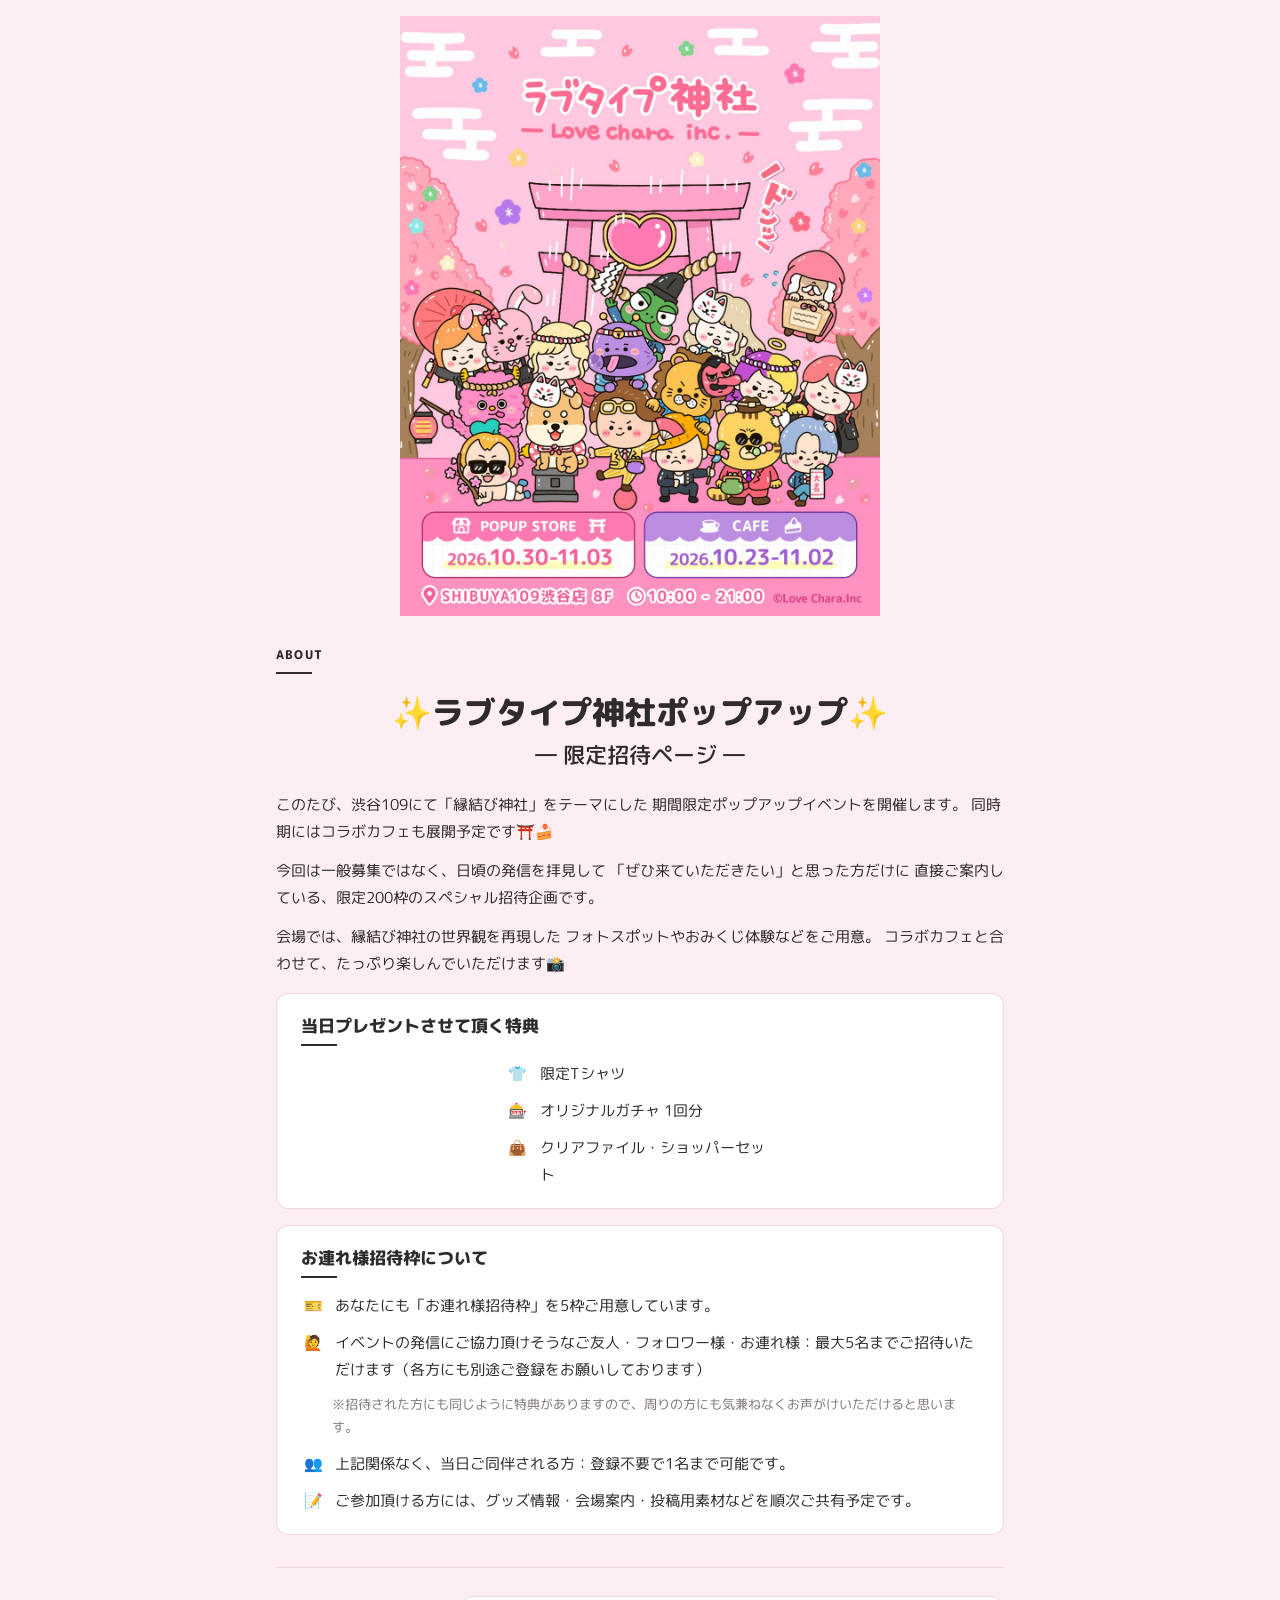
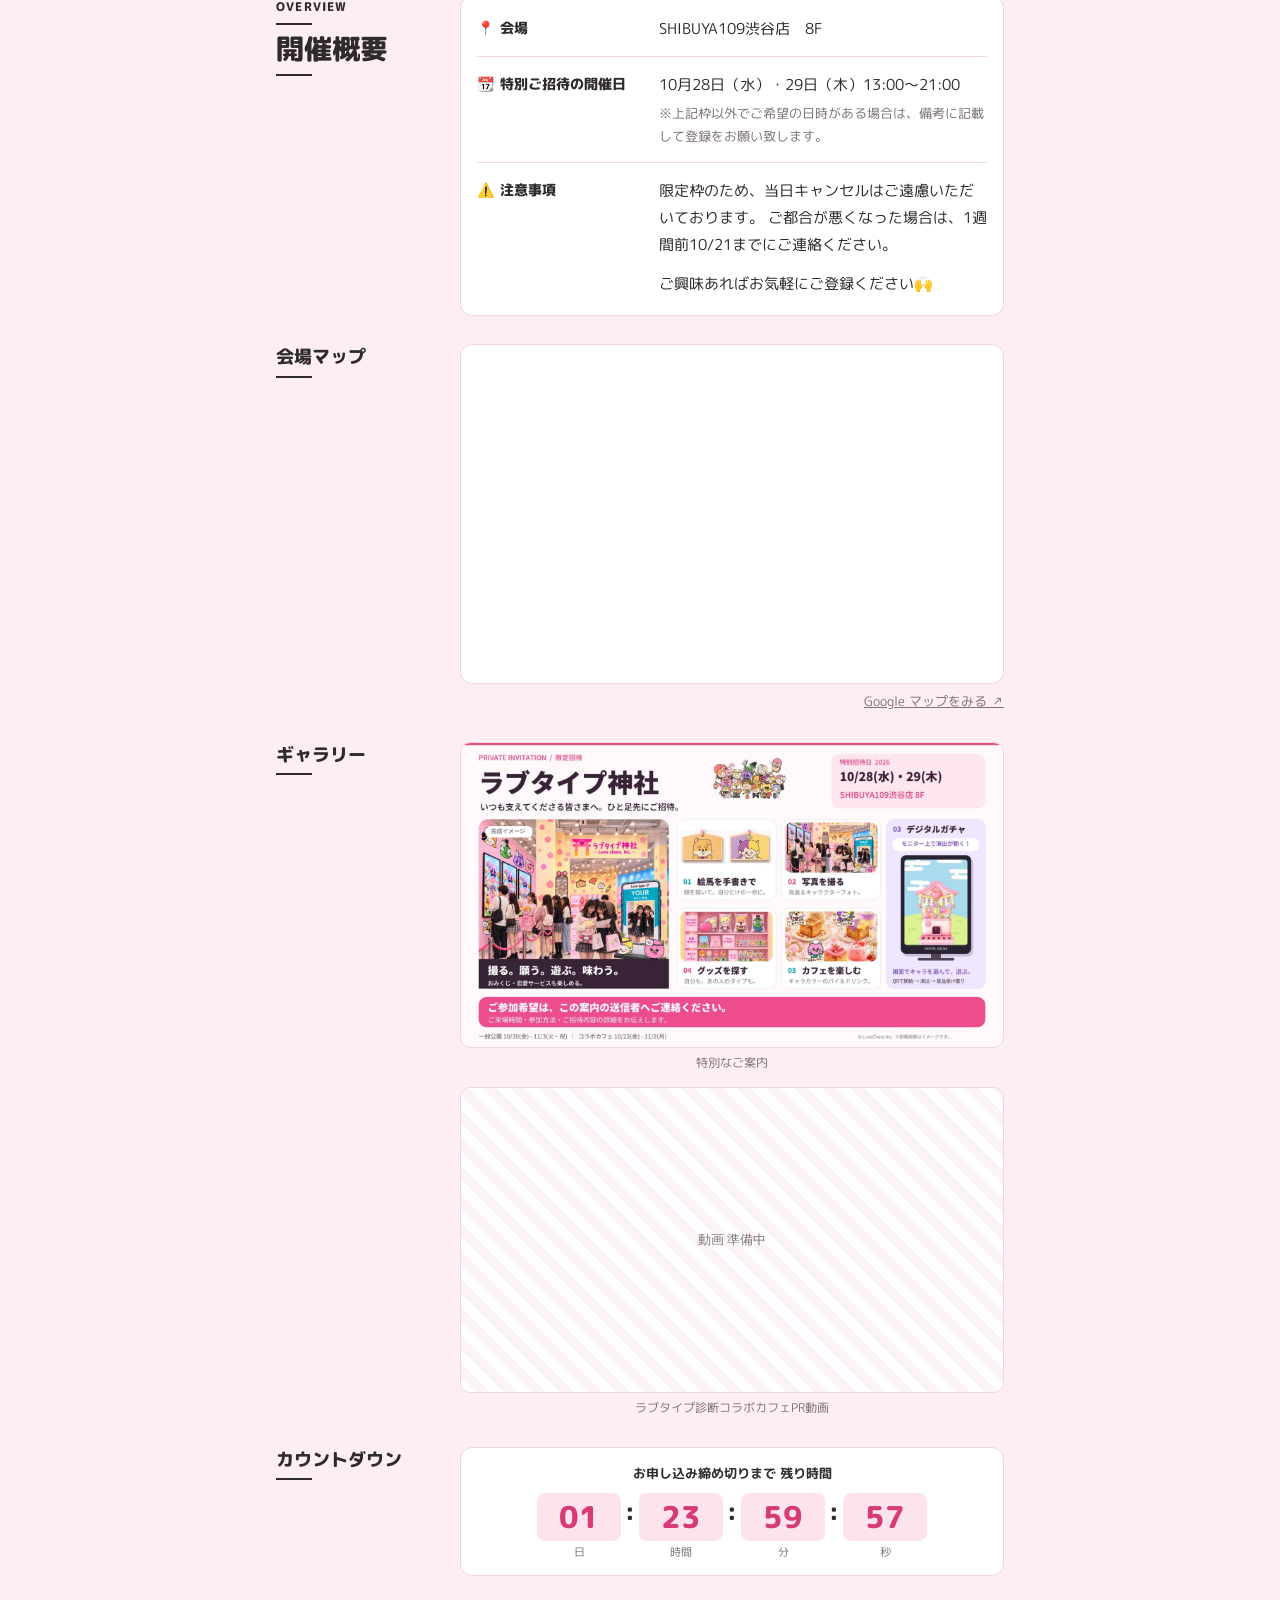
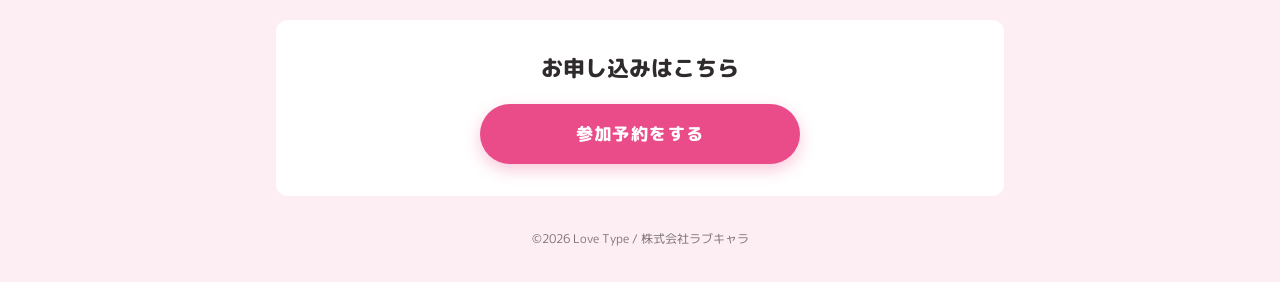
==== event.html @ 16d63e10 "トップ画像と「特別なご案内」画像を本番データに差し替え - トップ画像を assets/event/poster.jpg（SNS告知 修正版）に変更 - ギャラリーの「特別なご案内」画像を配置 - ギ" ====
<!DOCTYPE html>
<html lang="ja">
<head>
<meta charset="UTF-8">
<meta name="viewport" content="width=device-width, initial-scale=1, viewport-fit=cover">
<title>ラブタイプ神社ポップアップ ― 限定招待ページ ―</title>
<meta name="description" content="渋谷109にて「縁結び神社」をテーマにした期間限定ポップアップイベント。限定200枠のスペシャル招待企画です。">
<meta name="robots" content="noindex, nofollow, noarchive">
<meta property="og:type" content="website">
<meta property="og:title" content="✨ラブタイプ神社ポップアップ✨ ― 限定招待ページ ―">
<meta property="og:description" content="渋谷109にて「縁結び神社」をテーマにした期間限定ポップアップイベント。限定200枠のスペシャル招待企画です。">
<meta property="og:image" content="assets/event/poster.jpg">
<meta name="twitter:card" content="summary_large_image">
<link rel="stylesheet" href="assets/css/event.css">
</head>
<body>

<!-- ========== キービジュアル ========== -->
<header class="visual">
  <img src="assets/event/poster.jpg" alt="ラブタイプ神社 POPUP｜SHIBUYA109渋谷店 8F" width="1080" height="1350">
</header>

<main>

  <!-- ========== ABOUT ========== -->
  <section class="section about">
    <p class="eyebrow">ABOUT</p>
    <h1 class="title">
      <span class="title__main">✨ラブタイプ神社ポップアップ✨</span>
      <span class="title__sub">― 限定招待ページ ―</span>
    </h1>

    <div class="lead">
      <p>このたび、渋谷109にて「縁結び神社」をテーマにした 期間限定ポップアップイベントを開催します。 同時期にはコラボカフェも展開予定です⛩️🍰</p>
      <p>今回は一般募集ではなく、日頃の発信を拝見して 「ぜひ来ていただきたい」と思った方だけに 直接ご案内している、限定200枠のスペシャル招待企画です。</p>
      <p>会場では、縁結び神社の世界観を再現した フォトスポットやおみくじ体験などをご用意。 コラボカフェと合わせて、たっぷり楽しんでいただけます📸</p>
    </div>

    <div class="card">
      <h2 class="card__title">当日プレゼントさせて頂く特典</h2>
      <ul class="icon-list icon-list--center">
        <li><span class="icon-list__icon" aria-hidden="true">👕</span>限定Tシャツ</li>
        <li><span class="icon-list__icon" aria-hidden="true">🎰</span>オリジナルガチャ 1回分</li>
        <li><span class="icon-list__icon" aria-hidden="true">👜</span>クリアファイル・ショッパーセット</li>
      </ul>
    </div>

    <div class="card">
      <h2 class="card__title">お連れ様招待枠について</h2>
      <ul class="icon-list">
        <li><span class="icon-list__icon" aria-hidden="true">🎫</span>あなたにも「お連れ様招待枠」を5枠ご用意しています。</li>
        <li><span class="icon-list__icon" aria-hidden="true">🙋</span>イベントの発信にご協力頂けそうなご友人・フォロワー様・お連れ様：最大5名までご招待いただけます（各方にも別途ご登録をお願いしております）</li>
        <li class="icon-list__note">※招待された方にも同じように特典がありますので、周りの方にも気兼ねなくお声がけいただけると思います。</li>
        <li><span class="icon-list__icon" aria-hidden="true">👥</span>上記関係なく、当日ご同伴される方：登録不要で1名まで可能です。</li>
        <li><span class="icon-list__icon" aria-hidden="true">📝</span>ご参加頂ける方には、グッズ情報・会場案内・投稿用素材などを順次ご共有予定です。</li>
      </ul>
    </div>
  </section>

  <!-- ========== OVERVIEW ========== -->
  <section class="section overview">
    <div class="row">
      <div class="row__label">
        <p class="eyebrow">OVERVIEW</p>
        <h2 class="heading heading--lg">開催概要</h2>
      </div>
      <div class="row__body">
        <dl class="info">
          <div class="info__row">
            <dt><span aria-hidden="true">📍</span>会場</dt>
            <dd>SHIBUYA109渋谷店　8F</dd>
          </div>
          <div class="info__row">
            <dt><span aria-hidden="true">📆</span>特別ご招待の開催日</dt>
            <dd>
              10月28日（水）・29日（木）13:00〜21:00
              <span class="info__note">※上記枠以外でご希望の日時がある場合は、備考に記載して登録をお願い致します。</span>
            </dd>
          </div>
          <div class="info__row">
            <dt><span aria-hidden="true">⚠️</span>注意事項</dt>
            <dd>
              限定枠のため、当日キャンセルはご遠慮いただいております。 ご都合が悪くなった場合は、1週間前10/21までにご連絡ください。
              <span class="info__gap">ご興味あればお気軽にご登録ください🙌</span>
            </dd>
          </div>
        </dl>
      </div>
    </div>

    <div class="row">
      <div class="row__label">
        <h2 class="heading">会場マップ</h2>
      </div>
      <div class="row__body">
        <div class="map">
          <iframe
            src="https://www.google.com/maps?q=SHIBUYA109%E6%B8%8B%E8%B0%B7%E5%BA%97&amp;hl=ja&amp;z=16&amp;output=embed"
            title="SHIBUYA109渋谷店の地図" loading="lazy" referrerpolicy="no-referrer-when-downgrade" allowfullscreen></iframe>
        </div>
        <p class="map__link">
          <a href="https://www.google.com/maps/search/?api=1&amp;query=SHIBUYA109%E6%B8%8B%E8%B0%B7%E5%BA%97" target="_blank" rel="noopener">Google マップをみる ↗</a>
        </p>
      </div>
    </div>

    <div class="row">
      <div class="row__label">
        <h2 class="heading">ギャラリー</h2>
      </div>
      <div class="row__body">
        <!-- 中身は assets/js/event.js の GALLERY から作る -->
        <ul class="gallery" id="gallery"></ul>
      </div>
    </div>

    <div class="row">
      <div class="row__label">
        <h2 class="heading">カウントダウン</h2>
      </div>
      <div class="row__body">
        <div class="countdown" id="countdown">
          <p class="countdown__label">お申し込み締め切りまで 残り時間</p>
          <div class="countdown__digits" role="timer" aria-live="off">
            <div class="countdown__unit"><span class="countdown__num" data-unit="d">00</span><span class="countdown__cap">日</span></div>
            <span class="countdown__sep" aria-hidden="true">:</span>
            <div class="countdown__unit"><span class="countdown__num" data-unit="h">00</span><span class="countdown__cap">時間</span></div>
            <span class="countdown__sep" aria-hidden="true">:</span>
            <div class="countdown__unit"><span class="countdown__num" data-unit="m">00</span><span class="countdown__cap">分</span></div>
            <span class="countdown__sep" aria-hidden="true">:</span>
            <div class="countdown__unit"><span class="countdown__num" data-unit="s">00</span><span class="countdown__cap">秒</span></div>
          </div>
        </div>
      </div>
    </div>
  </section>

  <!-- ========== お申し込み ========== -->
  <section class="apply" id="apply">
    <h2 class="apply__title">お申し込みはこちら</h2>
    <a class="apply__btn" id="apply-link" href="#" target="_blank" rel="noopener">参加予約をする</a>
    <p class="apply__closed" id="apply-closed" hidden>お申し込みの受付は終了しました</p>
  </section>

</main>

<footer class="footer">©2026 Love Type / 株式会社ラブキャラ</footer>

<!-- ギャラリーの拡大表示 -->
<div class="lightbox" id="lightbox" hidden>
  <button type="button" class="lightbox__close" id="lightbox-close" aria-label="閉じる">×</button>
  <button type="button" class="lightbox__nav lightbox__nav--prev" id="lightbox-prev" aria-label="前へ">‹</button>
  <div class="lightbox__stage" id="lightbox-stage"></div>
  <button type="button" class="lightbox__nav lightbox__nav--next" id="lightbox-next" aria-label="次へ">›</button>
  <p class="lightbox__caption" id="lightbox-caption"></p>
</div>

<script src="assets/js/event.js"></script>
</body>
</html>
---- assets/css/event.css ----
/*
 * イベント招待ページ（event.html）専用のスタイル。
 * スマホ表示を基本に組み、768px 以上で「見出し｜中身」の2カラムにする。
 */
@import url('https://fonts.googleapis.com/css2?family=M+PLUS+Rounded+1c:wght@400;500;700;800&display=swap');

:root {
  --bg: #fdeef3;
  --card: #fff;
  --line: #f0d5de;
  --pink: #ea4c89;
  --pink-deep: #d63a77;
  --pink-pale: #fde3ec;
  --ink: #2f2b2c;
  --muted: #7d7376;
  --radius: 12px;
}

* {
  box-sizing: border-box;
}

[hidden] {
  display: none !important;
}

html {
  -webkit-text-size-adjust: 100%;
}

body {
  margin: 0;
  font-family: 'M PLUS Rounded 1c', 'Hiragino Maru Gothic ProN', 'Yu Gothic', Meiryo, sans-serif;
  font-size: 15px;
  line-height: 1.8;
  color: var(--ink);
  background: var(--bg);
}

body.is-locked {
  overflow: hidden;
}

img,
video {
  display: block;
  max-width: 100%;
}

main {
  max-width: 760px;
  margin: 0 auto;
  padding: 0 16px;
}

/* ---------- キービジュアル ---------- */

.visual {
  max-width: 480px;
  margin: 0 auto;
}

.visual img {
  width: 100%;
  height: auto;
}

/* ---------- 見出し共通 ---------- */

.section {
  padding: 28px 0 8px;
}

.eyebrow {
  margin: 0 0 4px;
  font-size: 12px;
  font-weight: 800;
  letter-spacing: 0.1em;
}

.eyebrow::after,
.heading::after,
.card__title::after {
  content: '';
  display: block;
  width: 36px;
  height: 2px;
  margin-top: 6px;
  background: var(--ink);
}

.heading {
  margin: 0 0 12px;
  font-size: 18px;
  font-weight: 800;
  line-height: 1.4;
}

.heading--lg {
  font-size: 28px;
}

/* ---------- ABOUT ---------- */

.title {
  margin: 16px 0 20px;
  text-align: center;
  line-height: 1.4;
}

.title__main {
  display: block;
  font-size: clamp(18px, 5.6vw, 32px);
  font-weight: 800;
}

.title__sub {
  display: block;
  margin-top: 6px;
  font-size: clamp(16px, 4.6vw, 22px);
  font-weight: 500;
}

.lead p {
  margin: 0 0 12px;
}

.card {
  margin-top: 16px;
  padding: 18px 16px;
  background: var(--card);
  border: 1px solid var(--line);
  border-radius: var(--radius);
}

.card__title {
  margin: 0 0 14px;
  font-size: 17px;
  font-weight: 800;
  line-height: 1.4;
}

.icon-list {
  margin: 0;
  padding: 0;
  list-style: none;
}

.icon-list li {
  display: flex;
  gap: 10px;
  align-items: flex-start;
  margin-bottom: 10px;
}

.icon-list li:last-child {
  margin-bottom: 0;
}

.icon-list__icon {
  flex: 0 0 1.6em;
  text-align: center;
}

.icon-list__note {
  padding-left: calc(1.6em + 10px);
  font-size: 13px;
  color: var(--muted);
}

.icon-list--center {
  width: fit-content;
  margin: 0 auto;
}

/* ---------- OVERVIEW ---------- */

.overview {
  margin-top: 24px;
  border-top: 1px solid var(--line);
}

.row {
  margin-bottom: 28px;
}

.info {
  margin: 0;
  padding: 4px 16px;
  background: var(--card);
  border: 1px solid var(--line);
  border-radius: var(--radius);
}

.info__row {
  padding: 14px 0;
  border-bottom: 1px solid var(--line);
}

.info__row:last-child {
  border-bottom: 0;
}

.info dt {
  margin-bottom: 4px;
  font-weight: 800;
  font-size: 14px;
}

.info dt span {
  margin-right: 6px;
}

.info dd {
  margin: 0;
}

.info__note {
  display: block;
  margin-top: 4px;
  font-size: 13px;
  color: var(--muted);
}

.info__gap {
  display: block;
  margin-top: 12px;
}

/* 地図 */
.map {
  position: relative;
  aspect-ratio: 16 / 10;
  overflow: hidden;
  border: 1px solid var(--line);
  border-radius: var(--radius);
  background: var(--card);
}

.map iframe {
  position: absolute;
  inset: 0;
  width: 100%;
  height: 100%;
  border: 0;
}

.map__link {
  margin: 6px 0 0;
  text-align: right;
  font-size: 13px;
}

.map__link a {
  color: var(--muted);
}

/* ギャラリー：スマホは2列、動画は横幅いっぱい */
.gallery {
  display: grid;
  grid-template-columns: repeat(6, 1fr);
  gap: 12px 8px;
  margin: 0;
  padding: 0;
  list-style: none;
}

.gallery__item--image,
.gallery__item--video {
  grid-column: 1 / -1;
}

.gallery__thumb {
  position: relative;
  display: block;
  width: 100%;
  aspect-ratio: 16 / 9;
  padding: 0;
  overflow: hidden;
  border: 1px solid var(--line);
  border-radius: 10px;
  background: var(--card);
  cursor: zoom-in;
}

.gallery__item--video .gallery__thumb {
  cursor: pointer;
}

.gallery__thumb:disabled {
  cursor: default;
}

.gallery__media {
  width: 100%;
  height: 100%;
  object-fit: cover;
}

.gallery__placeholder {
  display: grid;
  place-items: center;
  width: 100%;
  height: 100%;
  font-size: 13px;
  color: var(--muted);
  background: repeating-linear-gradient(45deg, #fff, #fff 10px, #fbf3f6 10px, #fbf3f6 20px);
}

.gallery__play {
  position: absolute;
  top: 50%;
  left: 50%;
  z-index: 1;
  width: 52px;
  height: 52px;
  margin: -26px 0 0 -26px;
  border-radius: 50%;
  background: rgba(47, 43, 44, 0.65);
}

.gallery__play::after {
  content: '';
  position: absolute;
  top: 50%;
  left: 54%;
  transform: translate(-50%, -50%);
  border-style: solid;
  border-width: 10px 0 10px 16px;
  border-color: transparent transparent transparent #fff;
}

.gallery__caption {
  margin: 4px 0 0;
  font-size: 12px;
  text-align: center;
  color: var(--muted);
}

/* カウントダウン */
.countdown {
  padding: 14px 12px 12px;
  text-align: center;
  background: var(--card);
  border: 1px solid var(--line);
  border-radius: var(--radius);
}

.countdown__label {
  margin: 0 0 8px;
  font-size: 13px;
  font-weight: 700;
}

.countdown__digits {
  display: flex;
  justify-content: center;
  align-items: flex-start;
  gap: 4px;
}

.countdown__unit {
  display: flex;
  flex-direction: column;
  align-items: center;
  flex: 1 1 0;
  max-width: 84px;
}

.countdown__num {
  display: block;
  width: 100%;
  padding: 6px 0;
  font-size: 26px;
  font-weight: 800;
  line-height: 1.2;
  font-variant-numeric: tabular-nums;
  color: var(--pink-deep);
  background: var(--pink-pale);
  border-radius: 8px;
}

.countdown__cap {
  margin-top: 2px;
  font-size: 11px;
  color: var(--muted);
}

.countdown__sep {
  padding-top: 6px;
  font-size: 22px;
  font-weight: 800;
  line-height: 1.2;
}

.countdown.is-over .countdown__num {
  color: var(--muted);
  background: #f2eef0;
}

/* ---------- お申し込み ---------- */

.apply {
  margin: 8px 0 0;
  padding: 28px 16px 32px;
  text-align: center;
  background: var(--card);
  border-radius: var(--radius);
}

.apply__title {
  margin: 0 0 16px;
  font-size: 22px;
  font-weight: 800;
}

.apply__btn {
  display: inline-block;
  width: 100%;
  max-width: 320px;
  padding: 15px 24px;
  font-size: 17px;
  font-weight: 800;
  color: #fff;
  text-decoration: none;
  letter-spacing: 0.08em;
  background: var(--pink);
  border-radius: 999px;
  box-shadow: 0 6px 16px rgba(234, 76, 137, 0.3);
  transition: background 0.2s, transform 0.1s;
}

.apply__btn:hover {
  background: var(--pink-deep);
}

.apply__btn:active {
  transform: translateY(1px);
}

.apply__closed {
  margin: 0;
  font-weight: 700;
  color: var(--muted);
}

/* ---------- フッター ---------- */

.footer {
  padding: 32px 16px calc(32px + env(safe-area-inset-bottom));
  text-align: center;
  font-size: 12px;
  color: var(--muted);
}

/* ---------- 拡大表示 ---------- */

.lightbox {
  position: fixed;
  inset: 0;
  z-index: 100;
  display: flex;
  flex-direction: column;
  align-items: center;
  justify-content: center;
  padding: 56px 12px 24px;
  background: rgba(20, 16, 18, 0.97);
}

.lightbox__stage {
  display: flex;
  align-items: center;
  justify-content: center;
  width: 100%;
  flex: 1 1 auto;
  min-height: 0;
}

.lightbox__stage img,
.lightbox__stage video {
  max-width: 100%;
  max-height: 100%;
  object-fit: contain;
  border-radius: 6px;
}

.lightbox__caption {
  margin: 10px 0 0;
  font-size: 13px;
  color: #fff;
}

.lightbox__close,
.lightbox__nav {
  position: absolute;
  z-index: 1;
  width: 44px;
  height: 44px;
  padding: 0;
  font-size: 28px;
  line-height: 44px;
  color: #fff;
  background: rgba(255, 255, 255, 0.12);
  border: 0;
  border-radius: 50%;
  cursor: pointer;
}

.lightbox__close {
  top: 10px;
  right: 10px;
}

.lightbox__nav {
  top: 50%;
  margin-top: -22px;
}

.lightbox__nav--prev {
  left: 8px;
}

.lightbox__nav--next {
  right: 8px;
}

/* ---------- PC・タブレット：ワイヤーフレームの2カラム ---------- */

@media (min-width: 768px) {
  body {
    font-size: 15px;
  }

  .visual {
    padding-top: 16px;
  }

  .card {
    padding: 20px 24px;
  }

  .row {
    display: grid;
    grid-template-columns: 160px 1fr;
    gap: 24px;
  }

  .info__row {
    display: grid;
    grid-template-columns: 170px 1fr;
    gap: 12px;
  }

  .info dt {
    margin-bottom: 0;
  }

  .gallery {
    gap: 14px 12px;
  }

  .countdown__num {
    font-size: 30px;
  }
}
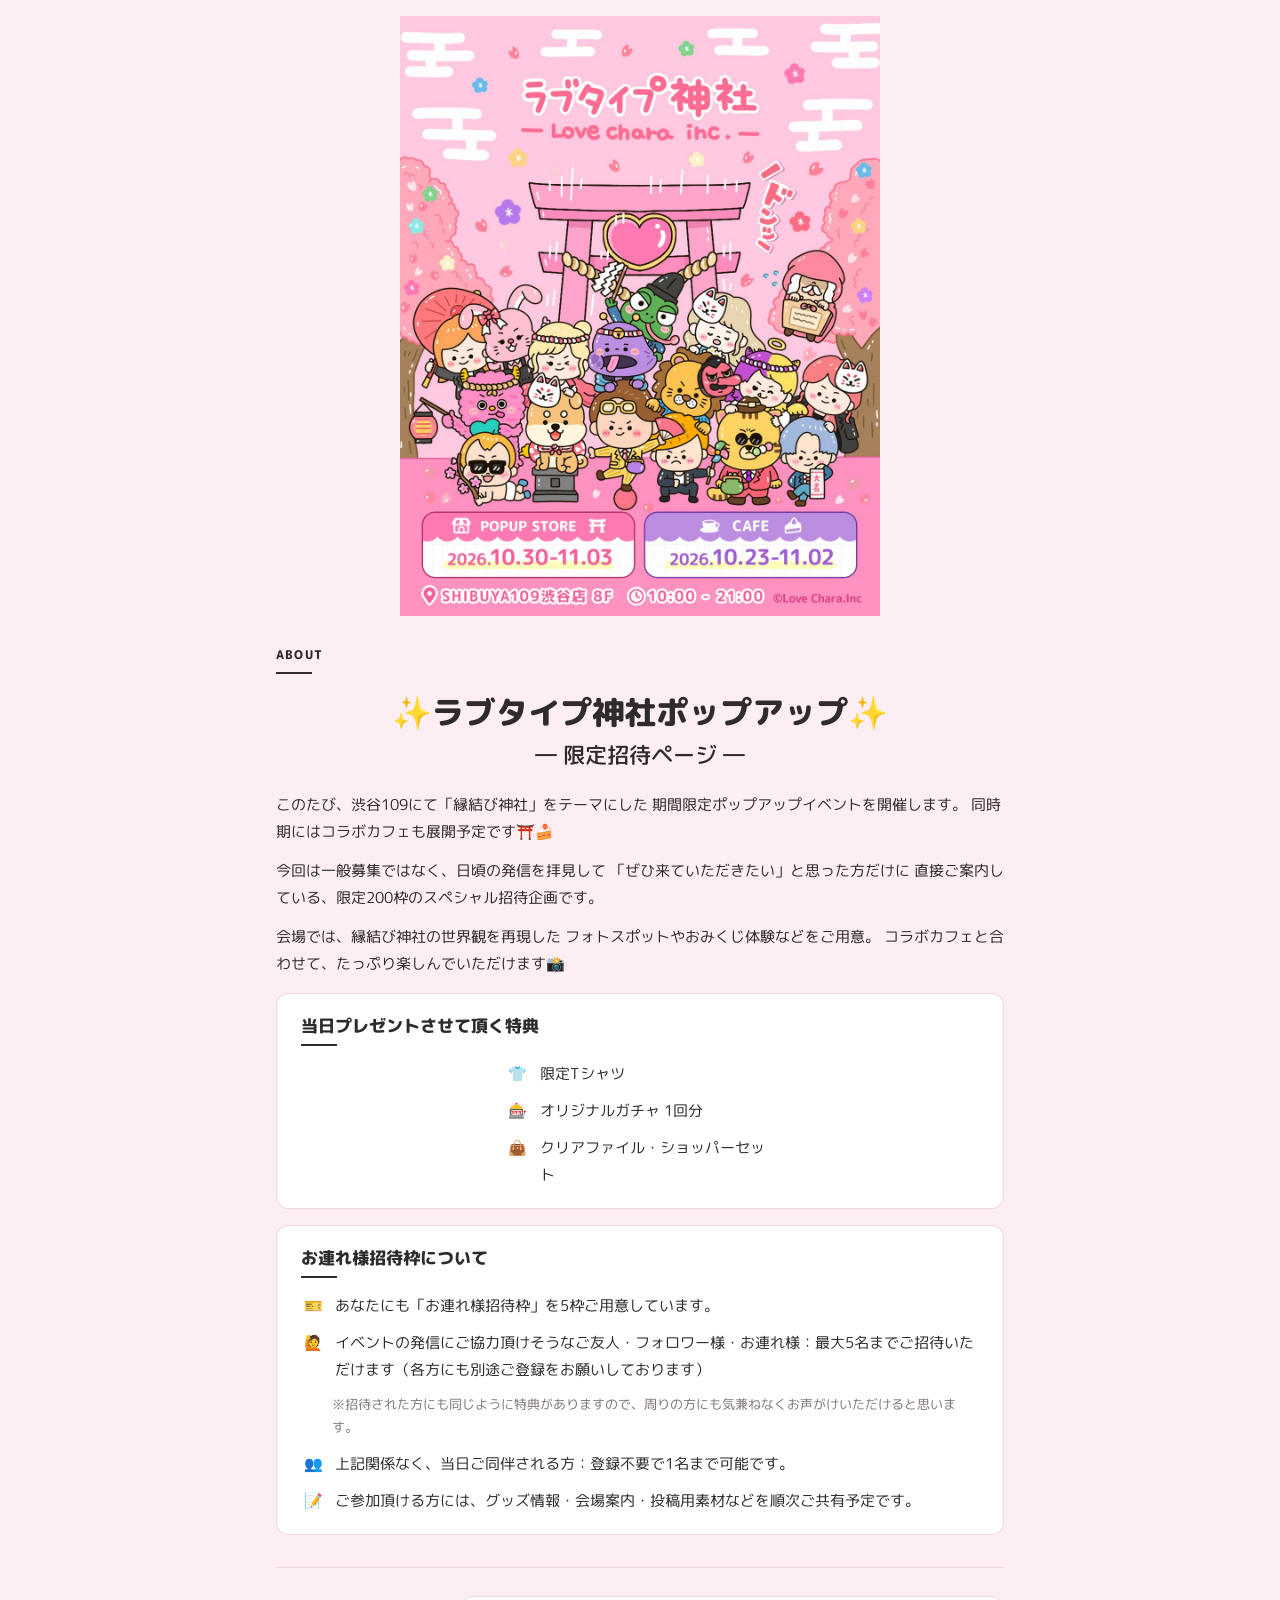
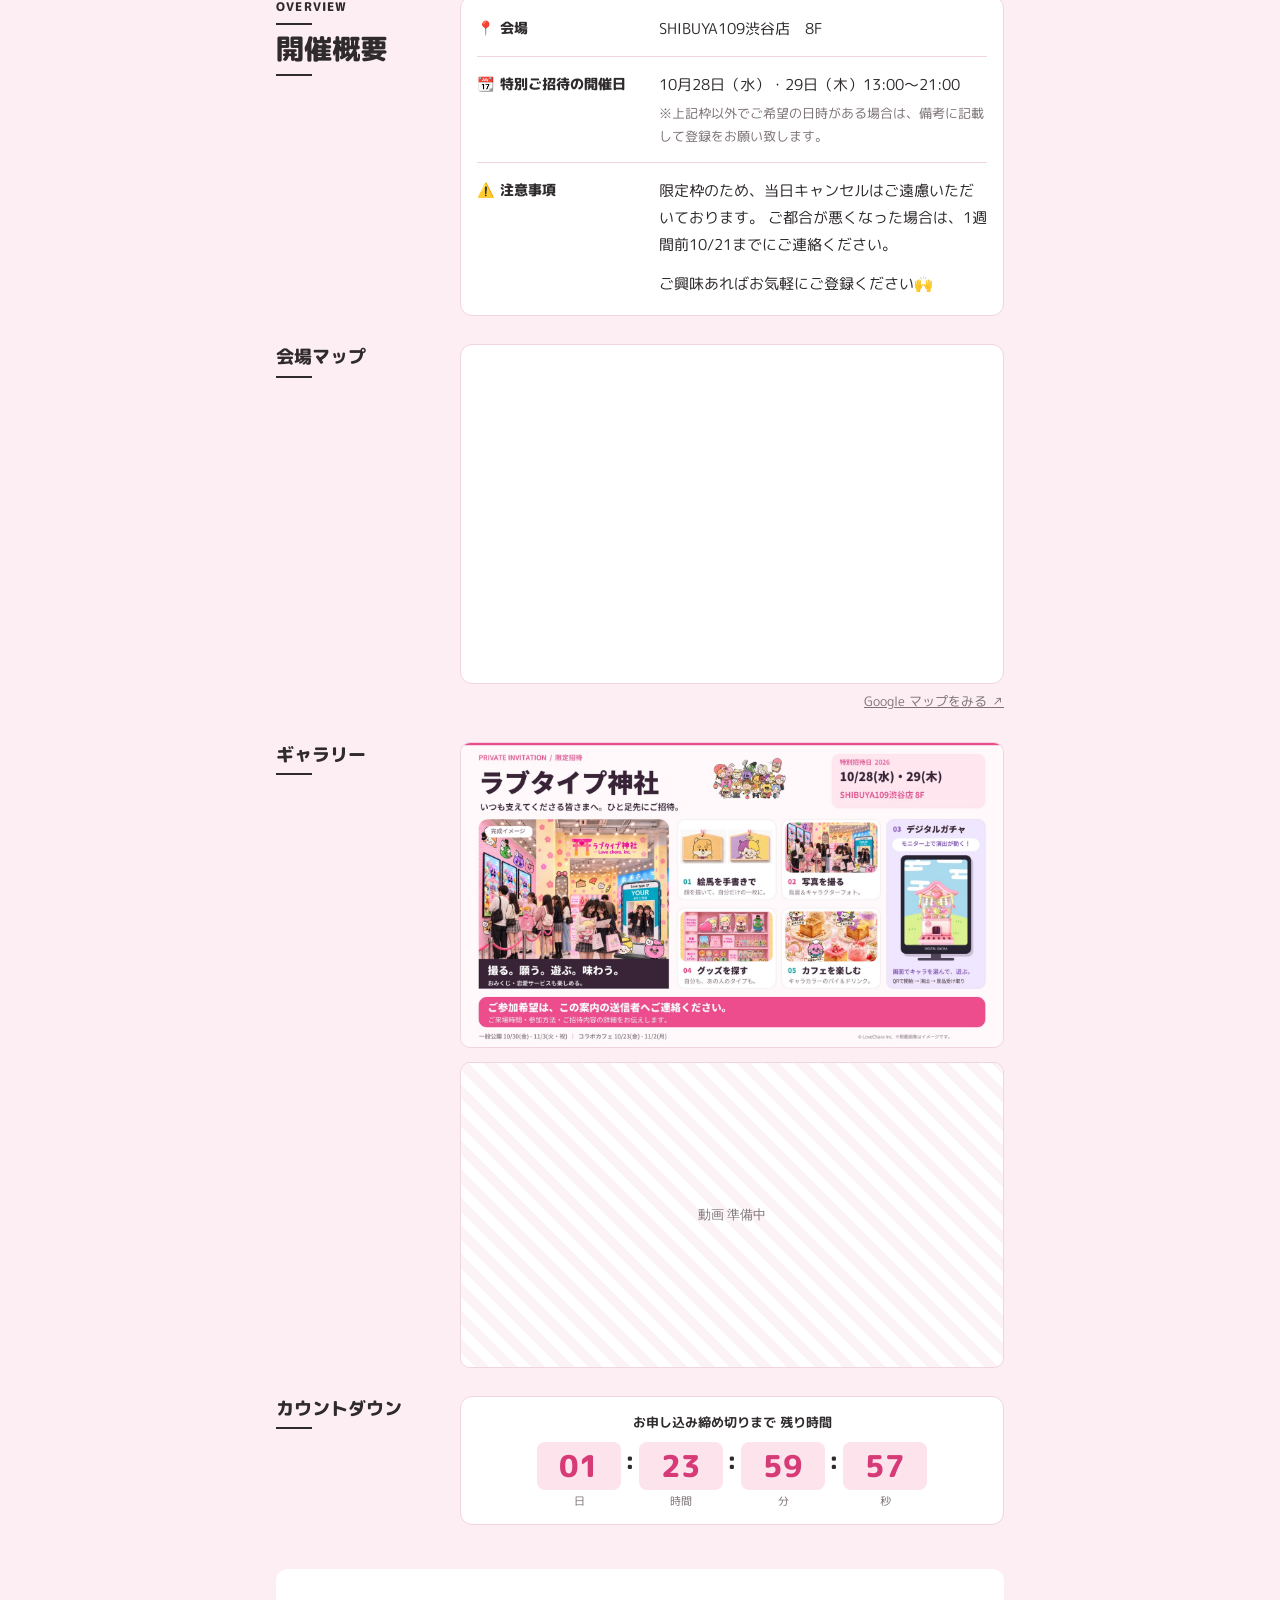
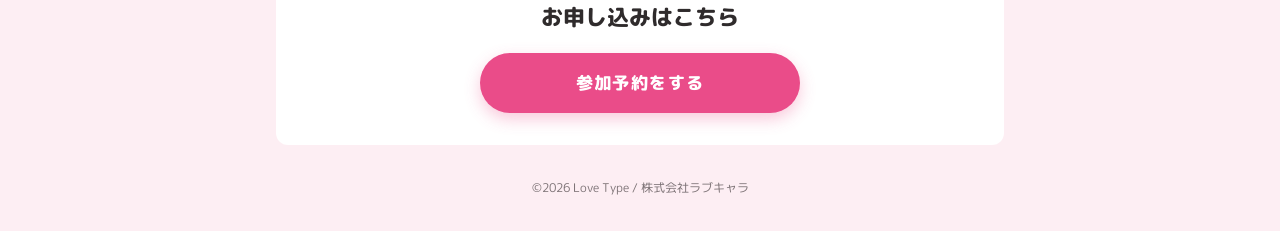
==== commit c4254efd: "ギャラリーの名前表示（画像・動画の下と拡大表示）を削除 名前は読み上げ用の代替テキストとしてのみ残す。  Co-Authored-By: Claude Opus 5.5 <noreply@anthro" ====
--- a/event.html
+++ b/event.html
@@ -152,7 +152,6 @@
   <button type="button" class="lightbox__nav lightbox__nav--prev" id="lightbox-prev" aria-label="前へ">‹</button>
   <div class="lightbox__stage" id="lightbox-stage"></div>
   <button type="button" class="lightbox__nav lightbox__nav--next" id="lightbox-next" aria-label="次へ">›</button>
-  <p class="lightbox__caption" id="lightbox-caption"></p>
 </div>
 
 <script src="assets/js/event.js"></script>
--- a/assets/css/event.css
+++ b/assets/css/event.css
@@ -330,13 +330,6 @@
   border-color: transparent transparent transparent #fff;
 }
 
-.gallery__caption {
-  margin: 4px 0 0;
-  font-size: 12px;
-  text-align: center;
-  color: var(--muted);
-}
-
 /* カウントダウン */
 .countdown {
   padding: 14px 12px 12px;
@@ -482,12 +475,6 @@
   max-height: 100%;
   object-fit: contain;
   border-radius: 6px;
-}
-
-.lightbox__caption {
-  margin: 10px 0 0;
-  font-size: 13px;
-  color: #fff;
 }
 
 .lightbox__close,
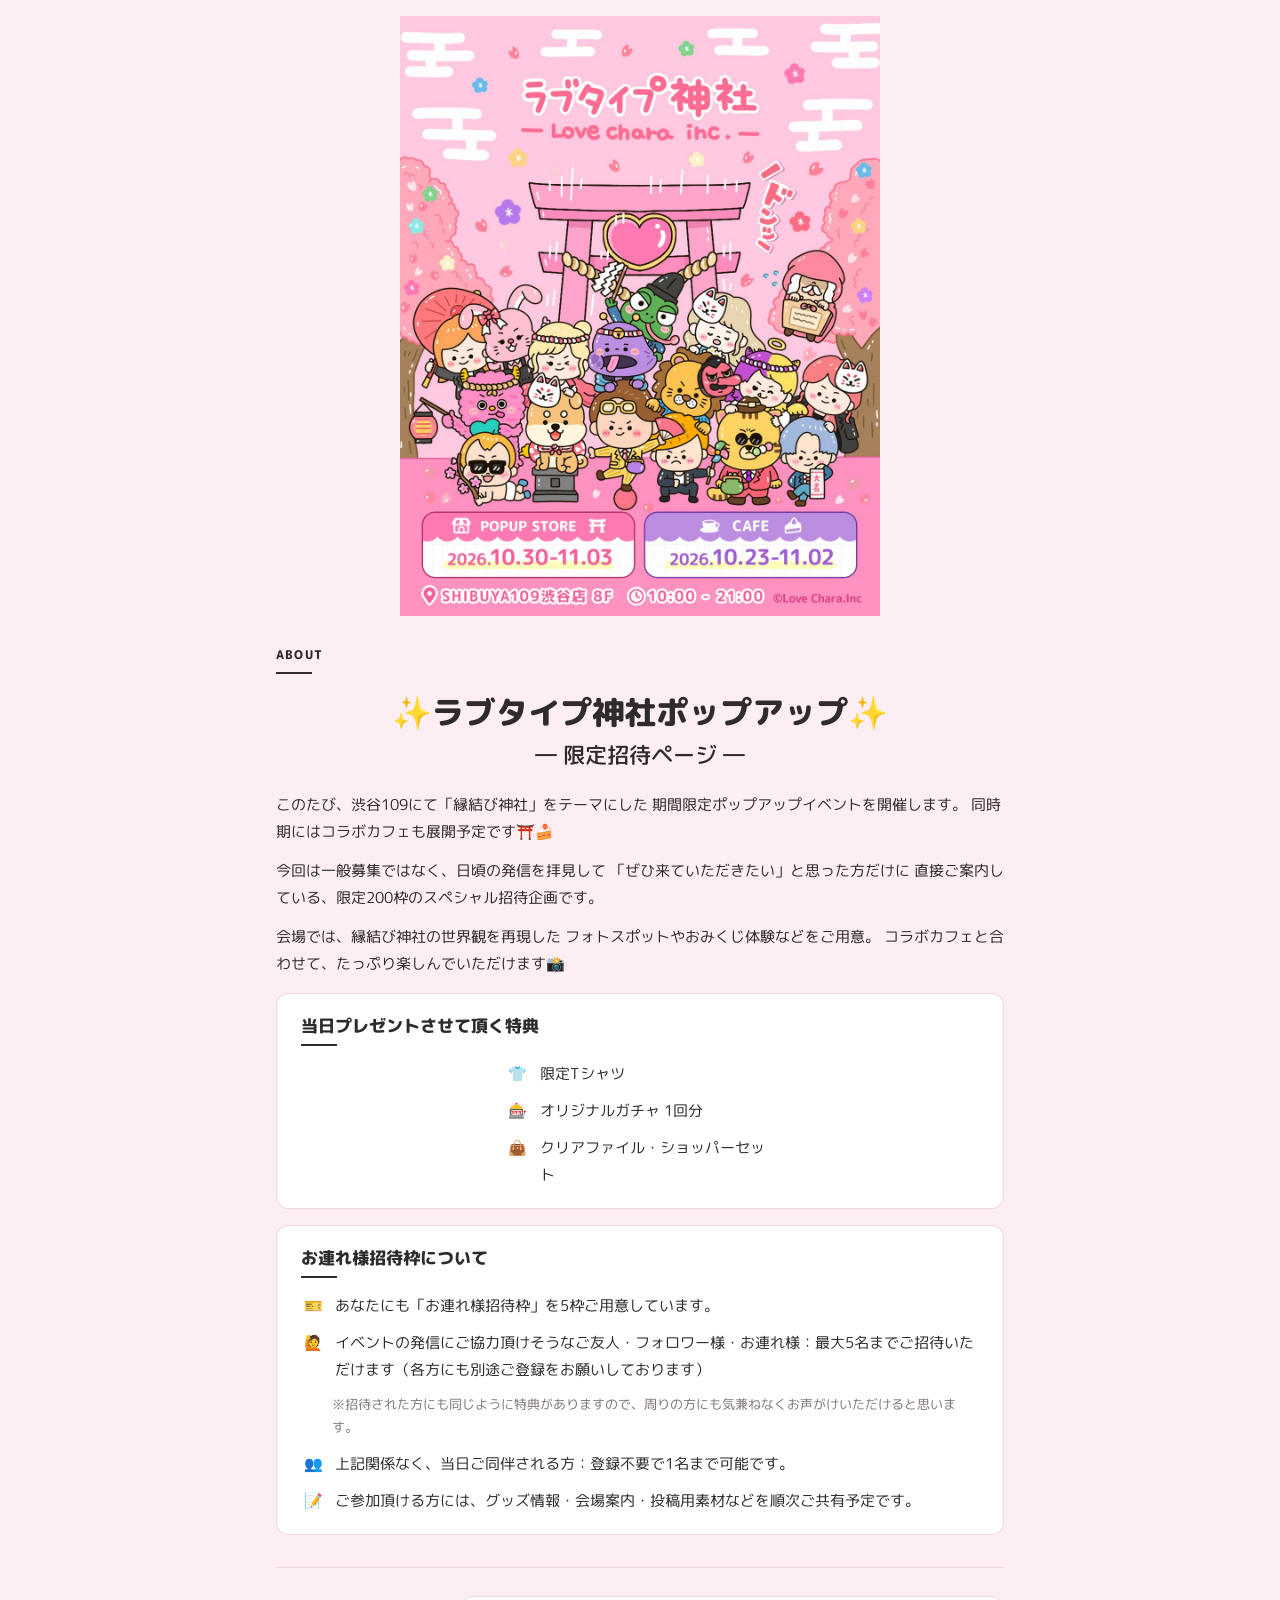
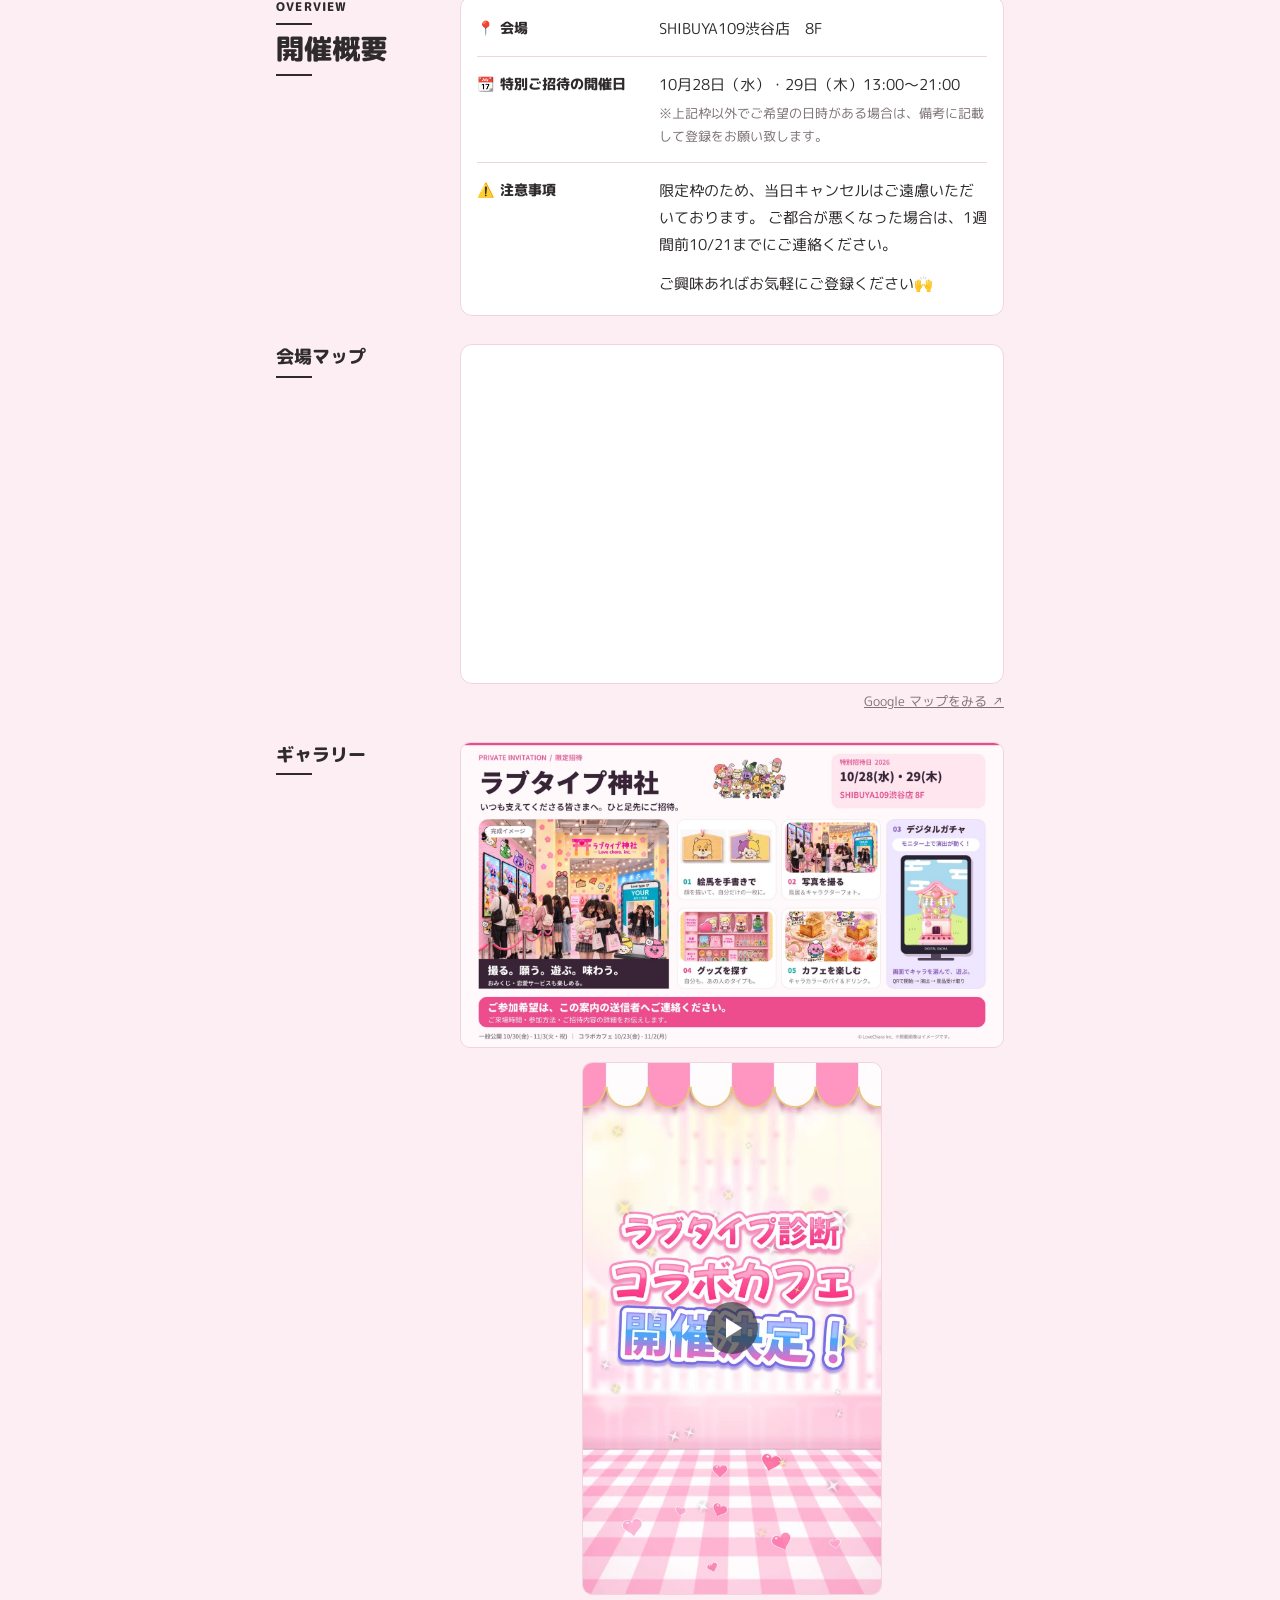
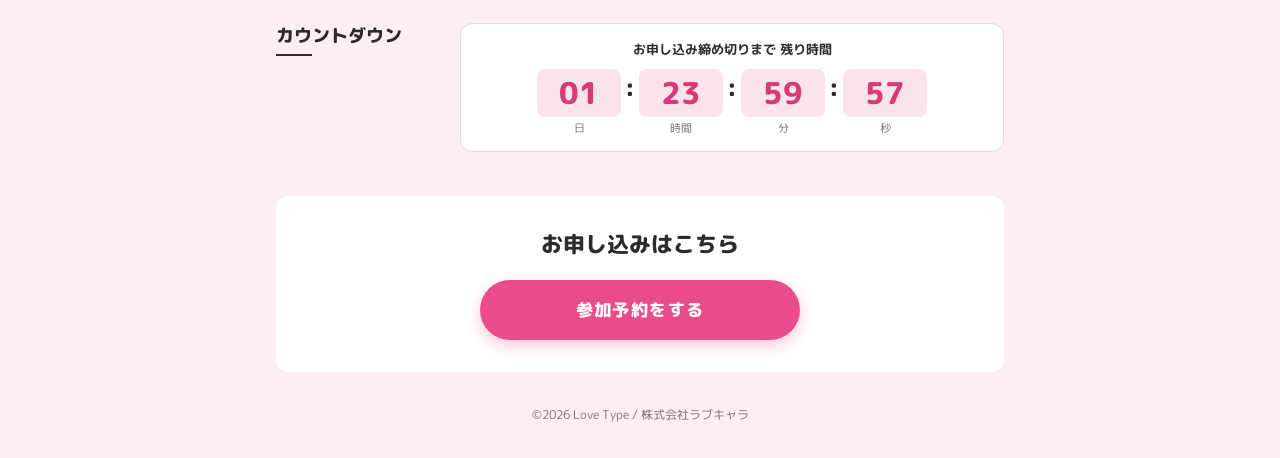
==== commit c9be055d: "イベントページのCSS・JSに版番号を付け、更新がすぐ反映されるようにする ブラウザに古い event.js が残り、削除済みのギャラリーの名前が表示され続けていたため。  Co-Authored-B" ====
--- a/event.html
+++ b/event.html
@@ -11,7 +11,7 @@
 <meta property="og:description" content="渋谷109にて「縁結び神社」をテーマにした期間限定ポップアップイベント。限定200枠のスペシャル招待企画です。">
 <meta property="og:image" content="assets/event/poster.jpg">
 <meta name="twitter:card" content="summary_large_image">
-<link rel="stylesheet" href="assets/css/event.css">
+<link rel="stylesheet" href="assets/css/event.css?v=20261016">
 </head>
 <body>
 
@@ -154,6 +154,6 @@
   <button type="button" class="lightbox__nav lightbox__nav--next" id="lightbox-next" aria-label="次へ">›</button>
 </div>
 
-<script src="assets/js/event.js"></script>
+<script src="assets/js/event.js?v=20261016"></script>
 </body>
 </html>
--- a/assets/css/event.css
+++ b/assets/css/event.css
@@ -284,6 +284,10 @@
 }
 
 .gallery__item--video .gallery__thumb {
+  /* PR動画は縦長（9:16）なので、縦長の枠で中央に置く */
+  aspect-ratio: 9 / 16;
+  max-width: 300px;
+  margin: 0 auto;
   cursor: pointer;
 }
 
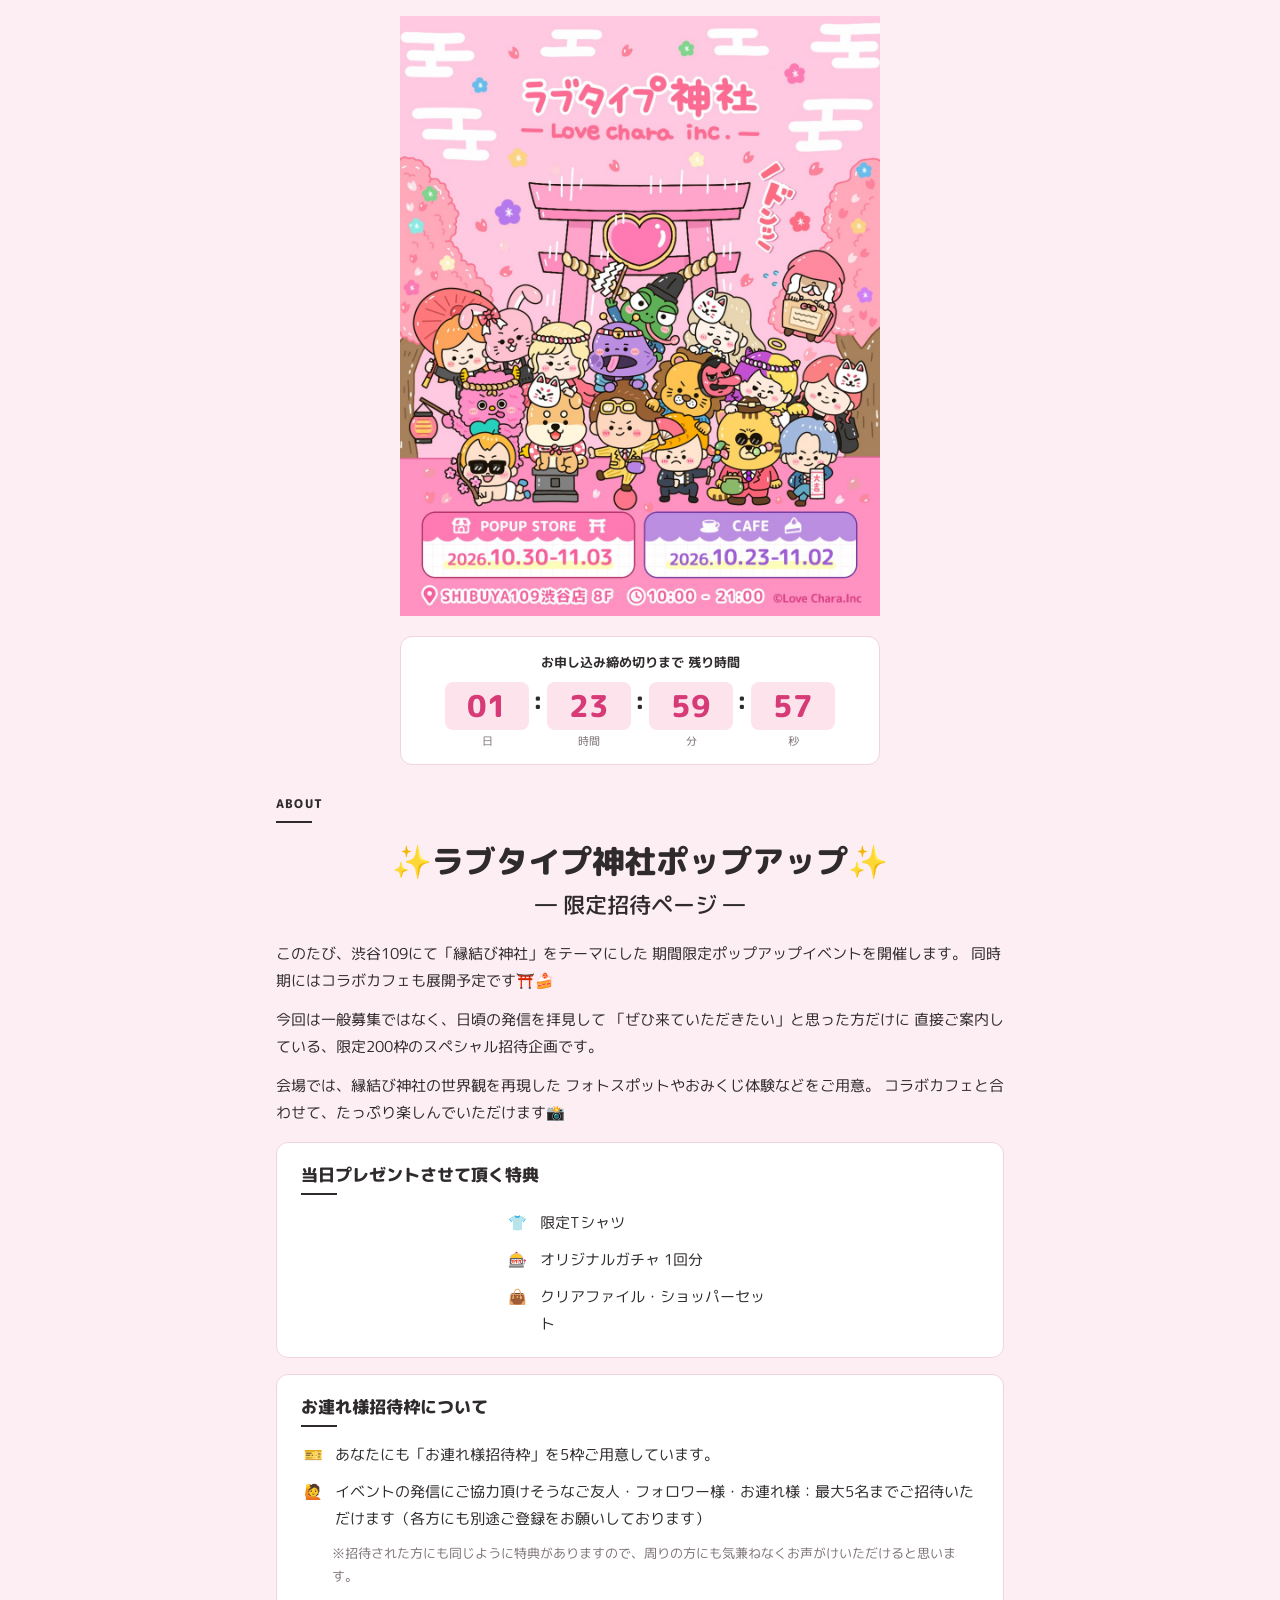
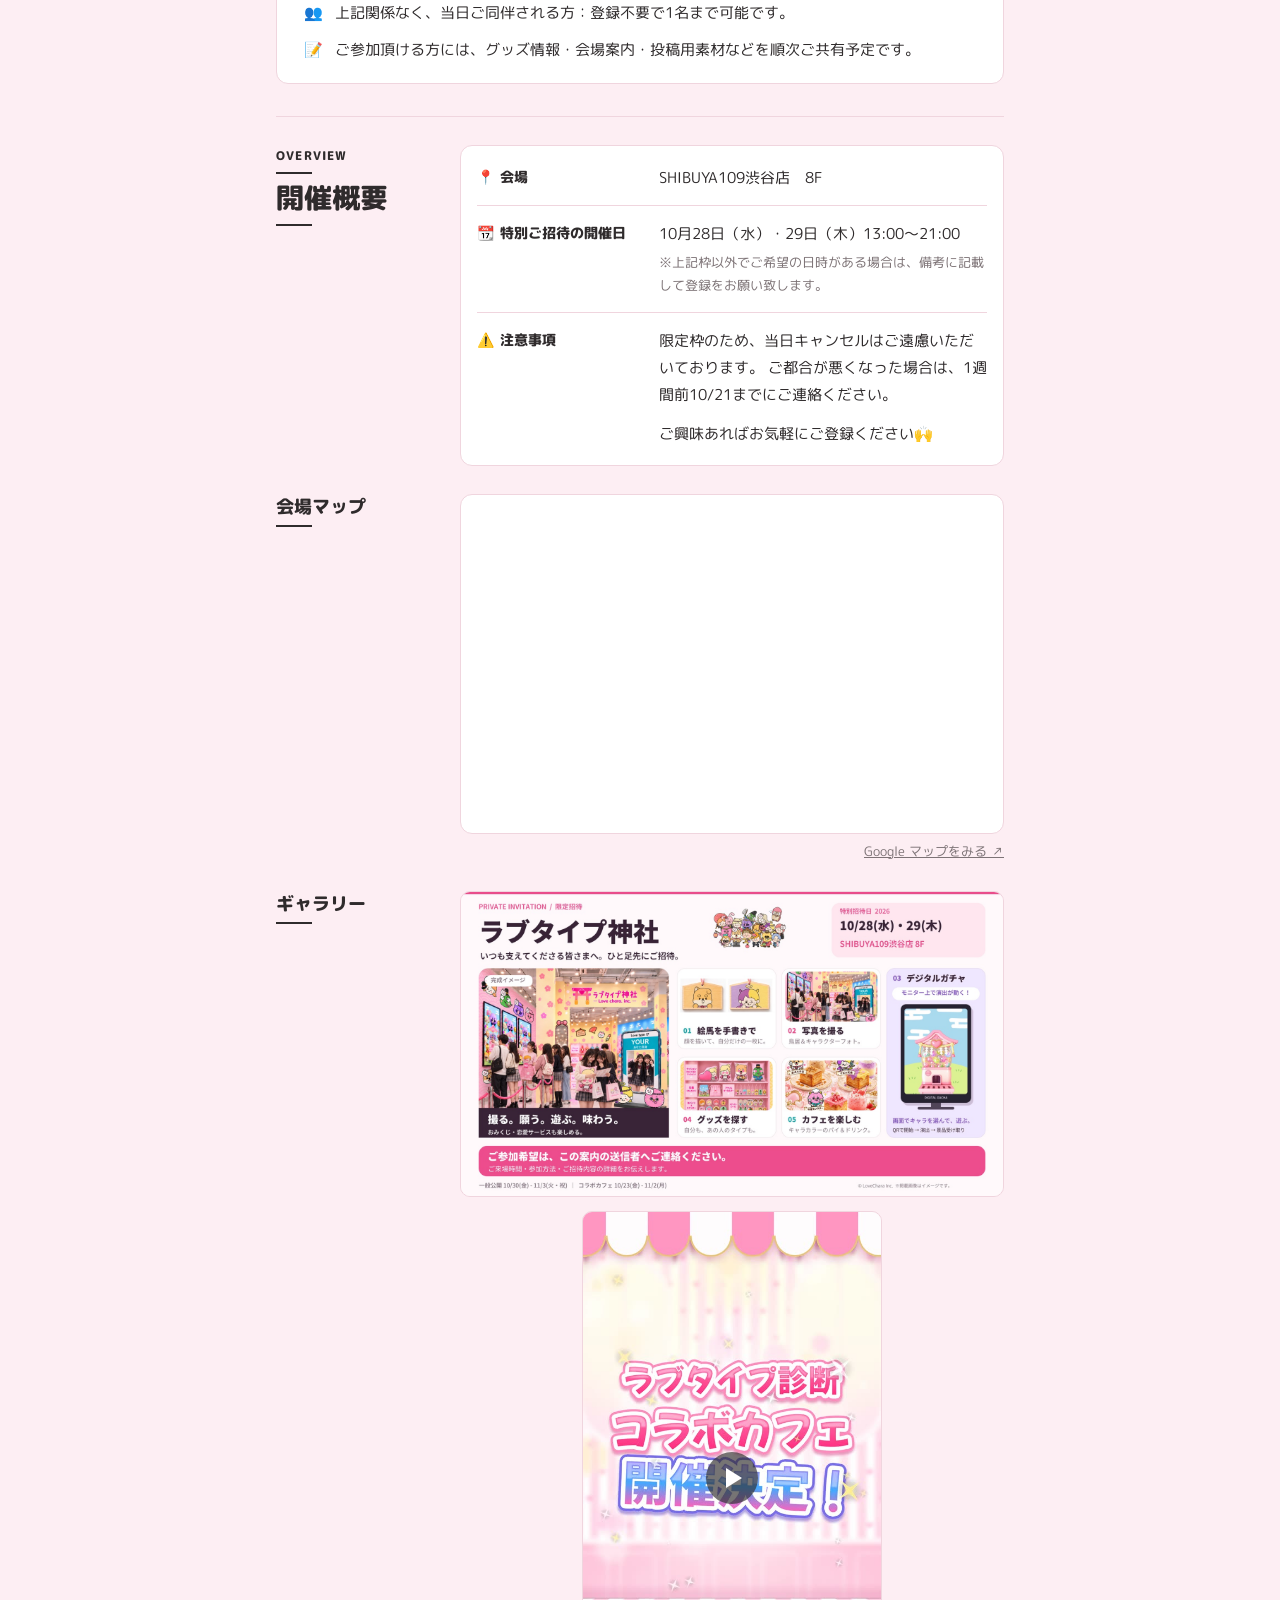
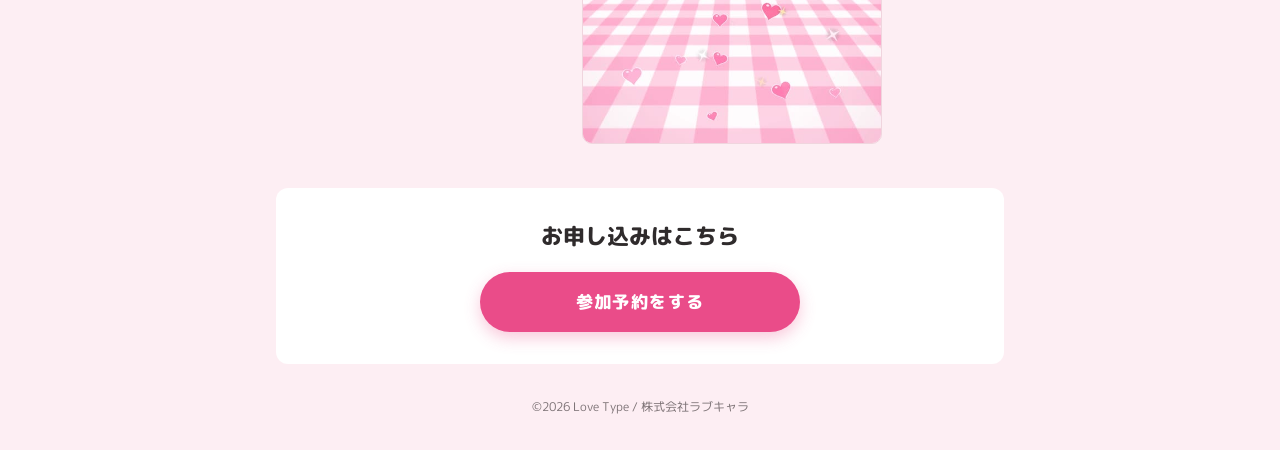
==== commit fe54df8f: "カウントダウンをトップ画像のすぐ下に移動 開催概要内の「カウントダウン」行を削除し、トップ画像直下に中央寄せで配置。 CSS・JS の版番号を 20261016-2 に更新。  Co-Authored" ====
--- a/event.html
+++ b/event.html
@@ -11,7 +11,7 @@
 <meta property="og:description" content="渋谷109にて「縁結び神社」をテーマにした期間限定ポップアップイベント。限定200枠のスペシャル招待企画です。">
 <meta property="og:image" content="assets/event/poster.jpg">
 <meta name="twitter:card" content="summary_large_image">
-<link rel="stylesheet" href="assets/css/event.css?v=20261016">
+<link rel="stylesheet" href="assets/css/event.css?v=20261016-2">
 </head>
 <body>
 
@@ -21,6 +21,22 @@
 </header>
 
 <main>
+
+  <!-- ========== カウントダウン ========== -->
+  <section class="top-countdown">
+    <div class="countdown" id="countdown">
+      <p class="countdown__label">お申し込み締め切りまで 残り時間</p>
+      <div class="countdown__digits" role="timer" aria-live="off">
+        <div class="countdown__unit"><span class="countdown__num" data-unit="d">00</span><span class="countdown__cap">日</span></div>
+        <span class="countdown__sep" aria-hidden="true">:</span>
+        <div class="countdown__unit"><span class="countdown__num" data-unit="h">00</span><span class="countdown__cap">時間</span></div>
+        <span class="countdown__sep" aria-hidden="true">:</span>
+        <div class="countdown__unit"><span class="countdown__num" data-unit="m">00</span><span class="countdown__cap">分</span></div>
+        <span class="countdown__sep" aria-hidden="true">:</span>
+        <div class="countdown__unit"><span class="countdown__num" data-unit="s">00</span><span class="countdown__cap">秒</span></div>
+      </div>
+    </div>
+  </section>
 
   <!-- ========== ABOUT ========== -->
   <section class="section about">
@@ -113,26 +129,6 @@
         <ul class="gallery" id="gallery"></ul>
       </div>
     </div>
-
-    <div class="row">
-      <div class="row__label">
-        <h2 class="heading">カウントダウン</h2>
-      </div>
-      <div class="row__body">
-        <div class="countdown" id="countdown">
-          <p class="countdown__label">お申し込み締め切りまで 残り時間</p>
-          <div class="countdown__digits" role="timer" aria-live="off">
-            <div class="countdown__unit"><span class="countdown__num" data-unit="d">00</span><span class="countdown__cap">日</span></div>
-            <span class="countdown__sep" aria-hidden="true">:</span>
-            <div class="countdown__unit"><span class="countdown__num" data-unit="h">00</span><span class="countdown__cap">時間</span></div>
-            <span class="countdown__sep" aria-hidden="true">:</span>
-            <div class="countdown__unit"><span class="countdown__num" data-unit="m">00</span><span class="countdown__cap">分</span></div>
-            <span class="countdown__sep" aria-hidden="true">:</span>
-            <div class="countdown__unit"><span class="countdown__num" data-unit="s">00</span><span class="countdown__cap">秒</span></div>
-          </div>
-        </div>
-      </div>
-    </div>
   </section>
 
   <!-- ========== お申し込み ========== -->
@@ -154,6 +150,6 @@
   <button type="button" class="lightbox__nav lightbox__nav--next" id="lightbox-next" aria-label="次へ">›</button>
 </div>
 
-<script src="assets/js/event.js?v=20261016"></script>
+<script src="assets/js/event.js?v=20261016-2"></script>
 </body>
 </html>
--- a/assets/css/event.css
+++ b/assets/css/event.css
@@ -334,7 +334,12 @@
   border-color: transparent transparent transparent #fff;
 }
 
-/* カウントダウン */
+/* カウントダウン（トップ画像のすぐ下） */
+.top-countdown {
+  max-width: 480px;
+  margin: 20px auto 0;
+}
+
 .countdown {
   padding: 14px 12px 12px;
   text-align: center;
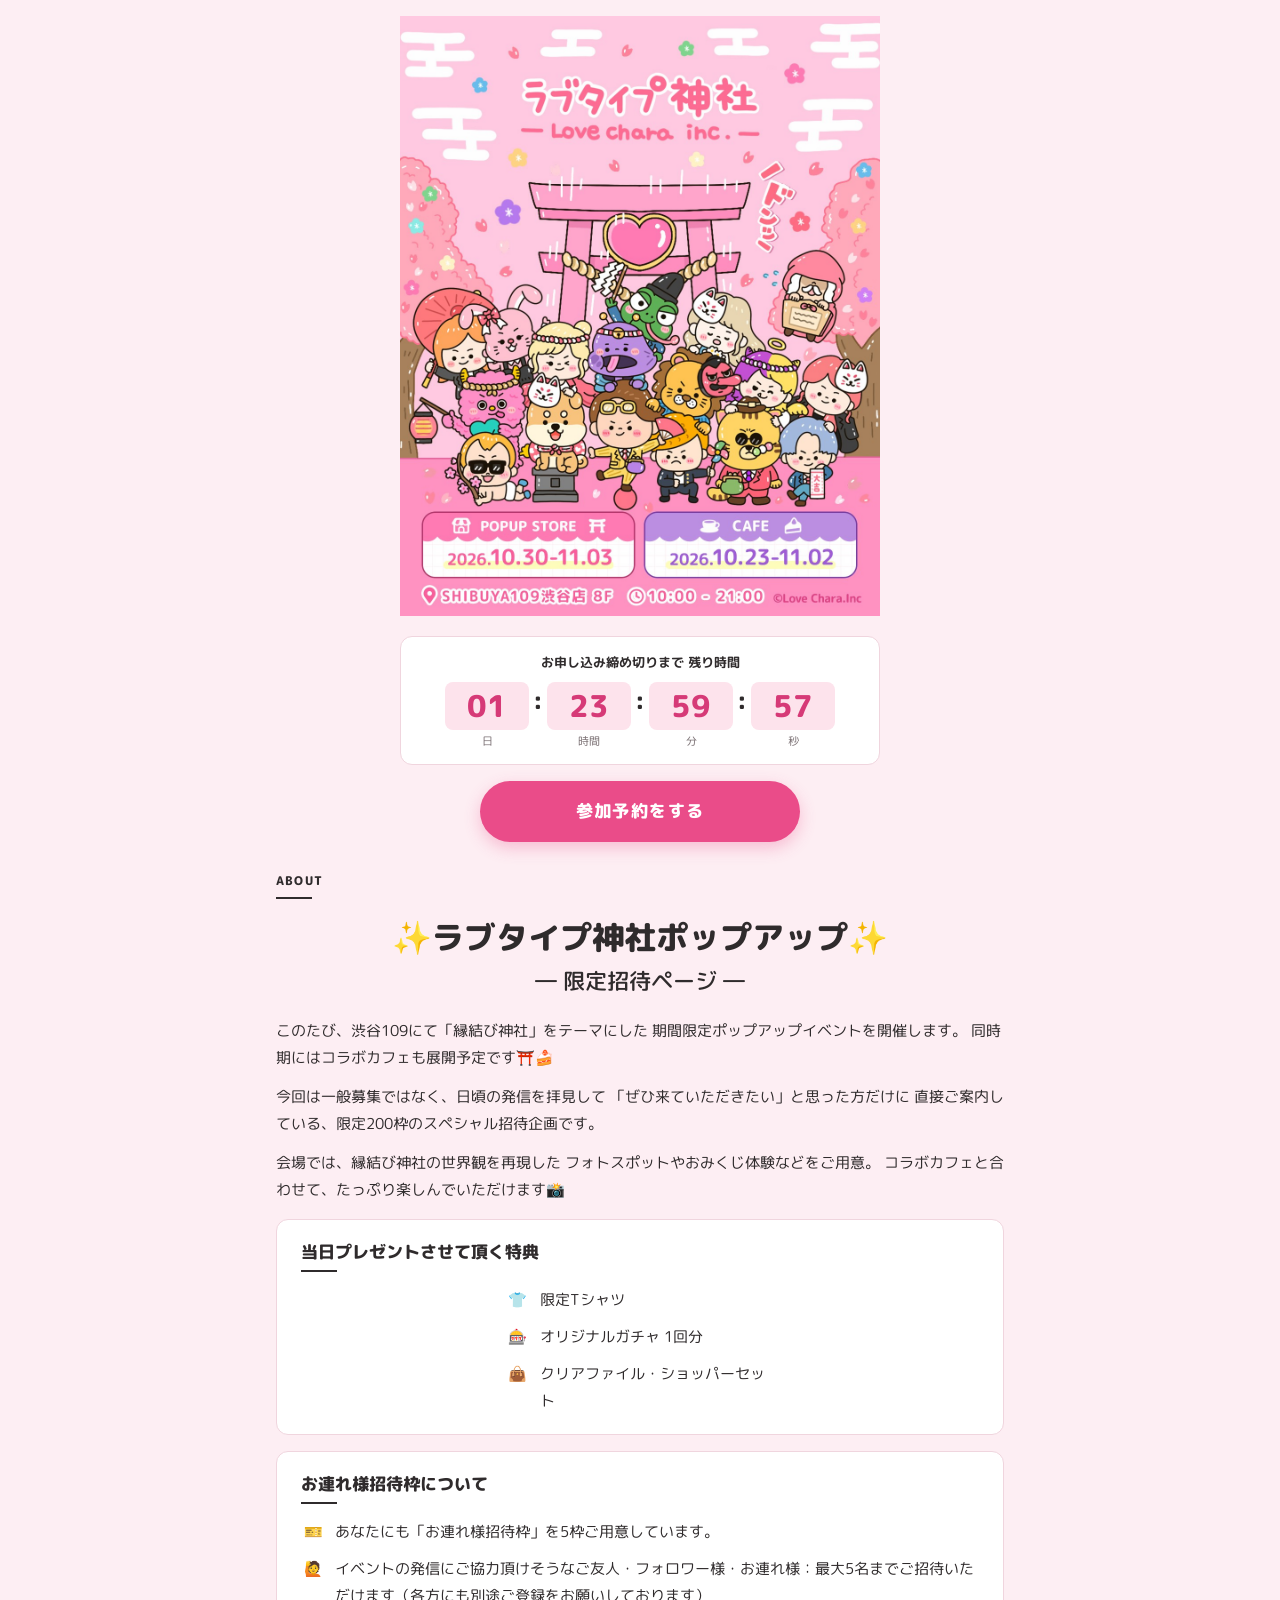
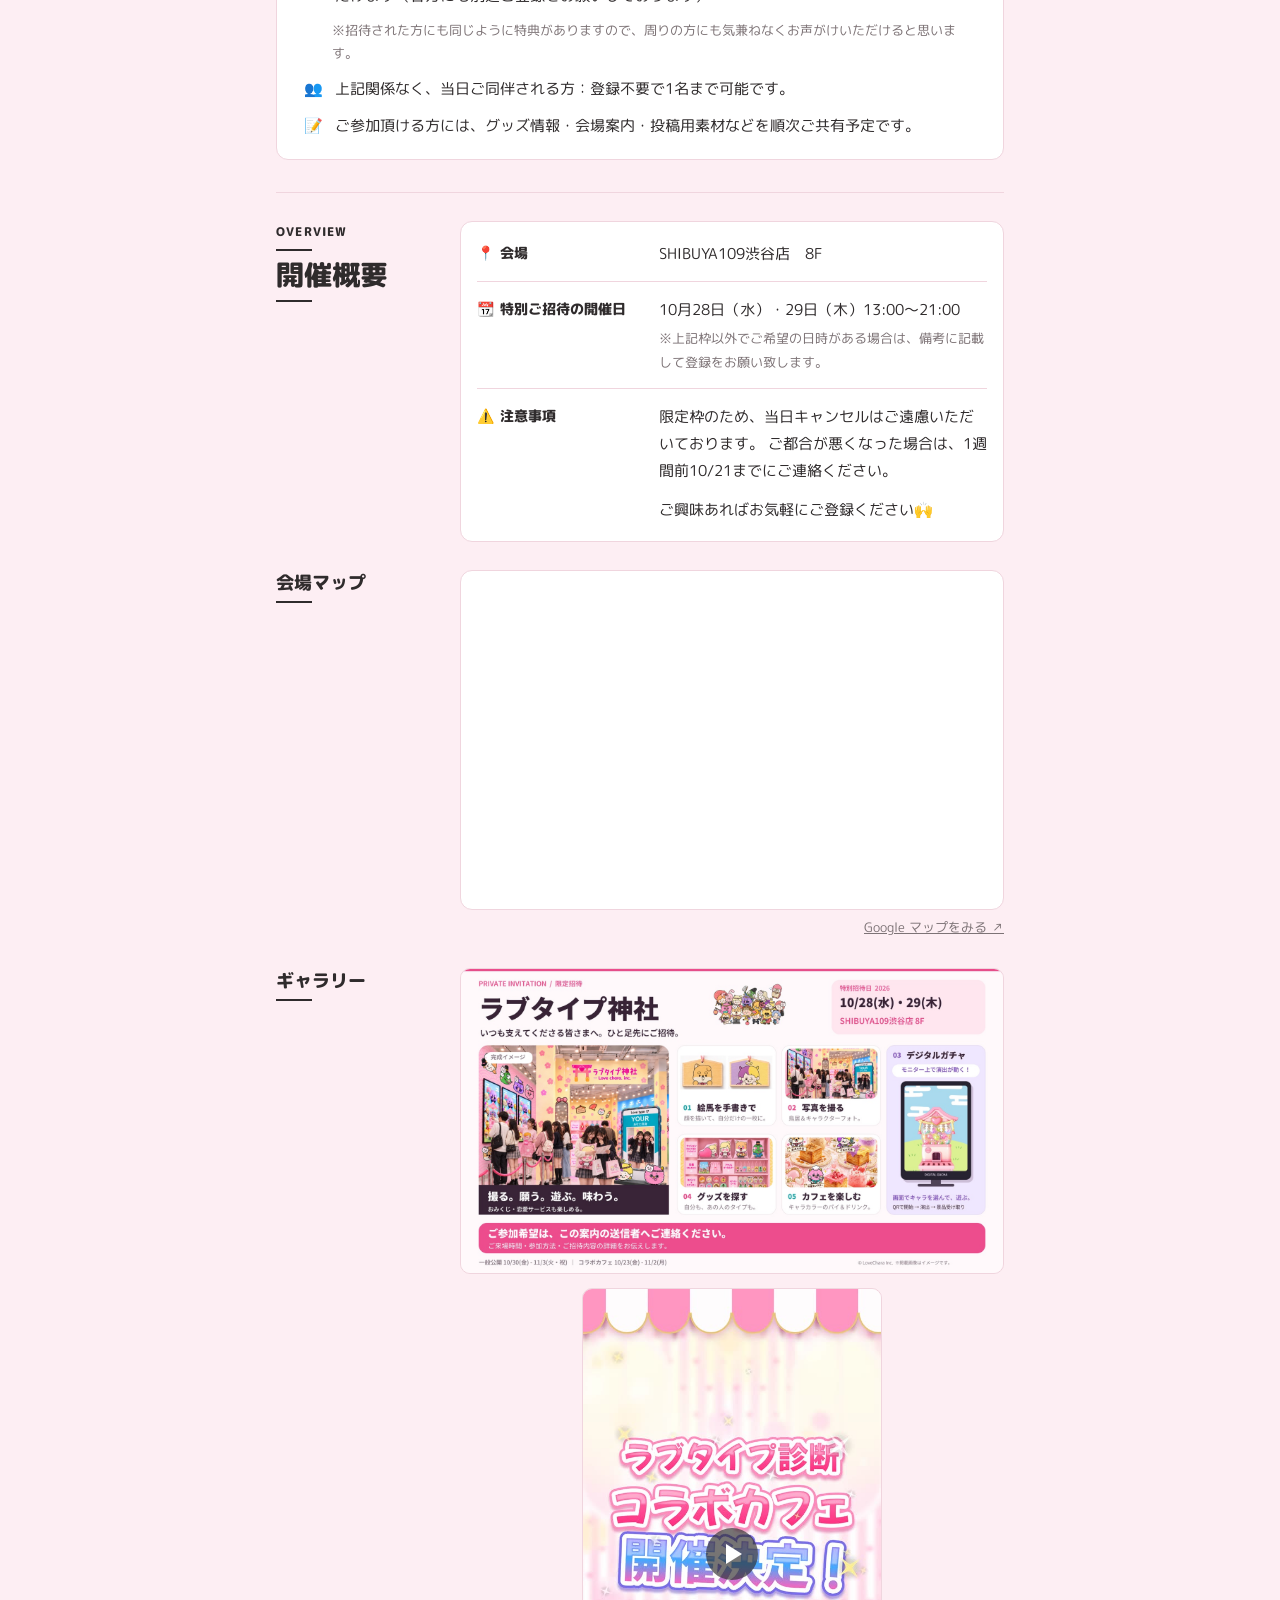
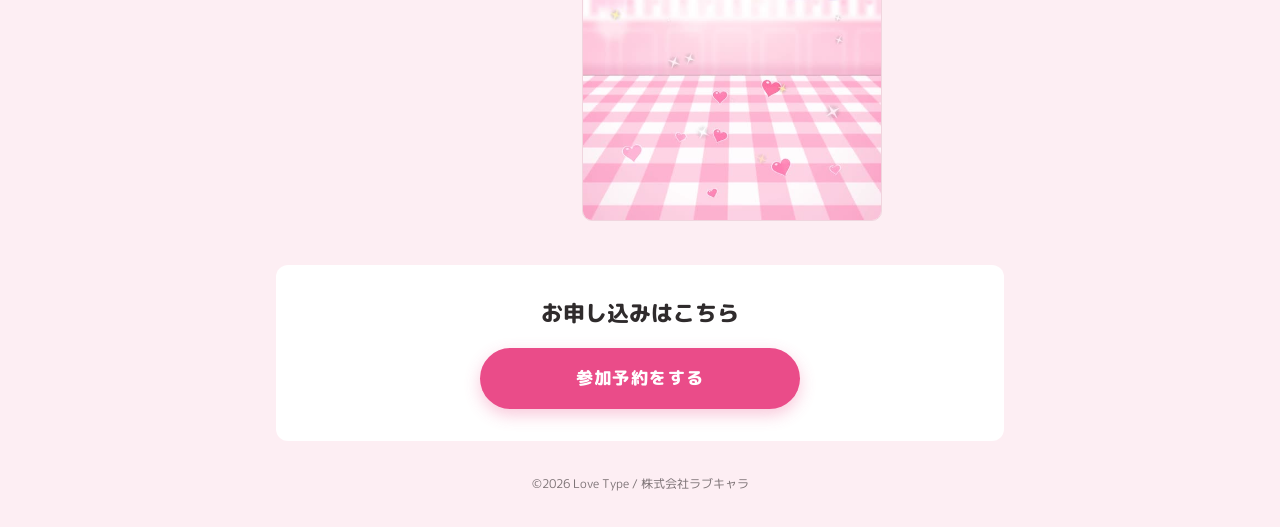
==== commit 976ff323: "参加予約ボタンをタイマーのすぐ下にも追加 ボタンはタイマー下とページ下部の2か所。どちらも同じ予約ページに飛び、 タイマーが0になると両方とも消えて終了の案内に切り替わる。 CSS・JS の版番号を " ====
--- a/event.html
+++ b/event.html
@@ -11,7 +11,7 @@
 <meta property="og:description" content="渋谷109にて「縁結び神社」をテーマにした期間限定ポップアップイベント。限定200枠のスペシャル招待企画です。">
 <meta property="og:image" content="assets/event/poster.jpg">
 <meta name="twitter:card" content="summary_large_image">
-<link rel="stylesheet" href="assets/css/event.css?v=20261016-2">
+<link rel="stylesheet" href="assets/css/event.css?v=20261016-3">
 </head>
 <body>
 
@@ -35,6 +35,10 @@
         <span class="countdown__sep" aria-hidden="true">:</span>
         <div class="countdown__unit"><span class="countdown__num" data-unit="s">00</span><span class="countdown__cap">秒</span></div>
       </div>
+    </div>
+    <div class="top-apply">
+      <a class="apply__btn js-apply-link" href="#" target="_blank" rel="noopener">参加予約をする</a>
+      <p class="apply__closed js-apply-closed" hidden>お申し込みの受付は終了しました</p>
     </div>
   </section>
 
@@ -134,8 +138,8 @@
   <!-- ========== お申し込み ========== -->
   <section class="apply" id="apply">
     <h2 class="apply__title">お申し込みはこちら</h2>
-    <a class="apply__btn" id="apply-link" href="#" target="_blank" rel="noopener">参加予約をする</a>
-    <p class="apply__closed" id="apply-closed" hidden>お申し込みの受付は終了しました</p>
+    <a class="apply__btn js-apply-link" href="#" target="_blank" rel="noopener">参加予約をする</a>
+    <p class="apply__closed js-apply-closed" hidden>お申し込みの受付は終了しました</p>
   </section>
 
 </main>
@@ -150,6 +154,6 @@
   <button type="button" class="lightbox__nav lightbox__nav--next" id="lightbox-next" aria-label="次へ">›</button>
 </div>
 
-<script src="assets/js/event.js?v=20261016-2"></script>
+<script src="assets/js/event.js?v=20261016-3"></script>
 </body>
 </html>
--- a/assets/css/event.css
+++ b/assets/css/event.css
@@ -338,6 +338,11 @@
 .top-countdown {
   max-width: 480px;
   margin: 20px auto 0;
+}
+
+.top-apply {
+  margin-top: 16px;
+  text-align: center;
 }
 
 .countdown {
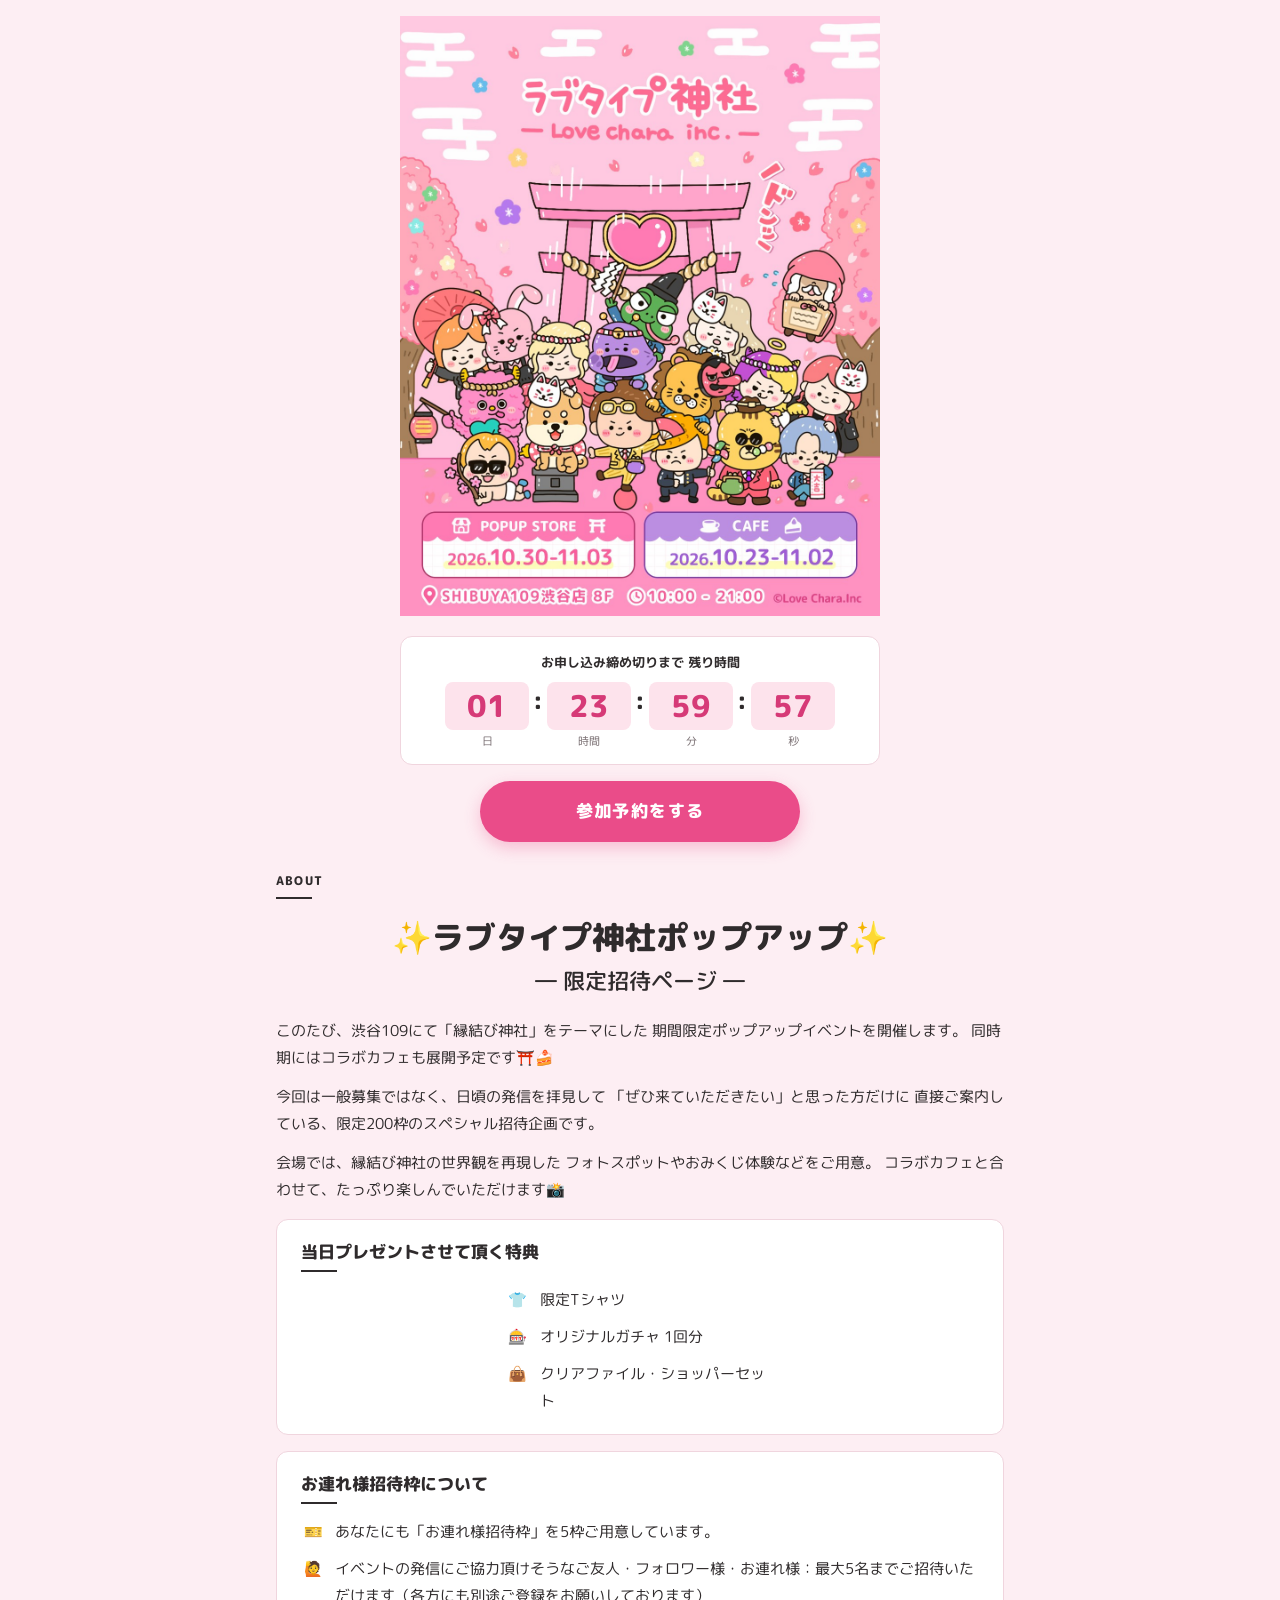
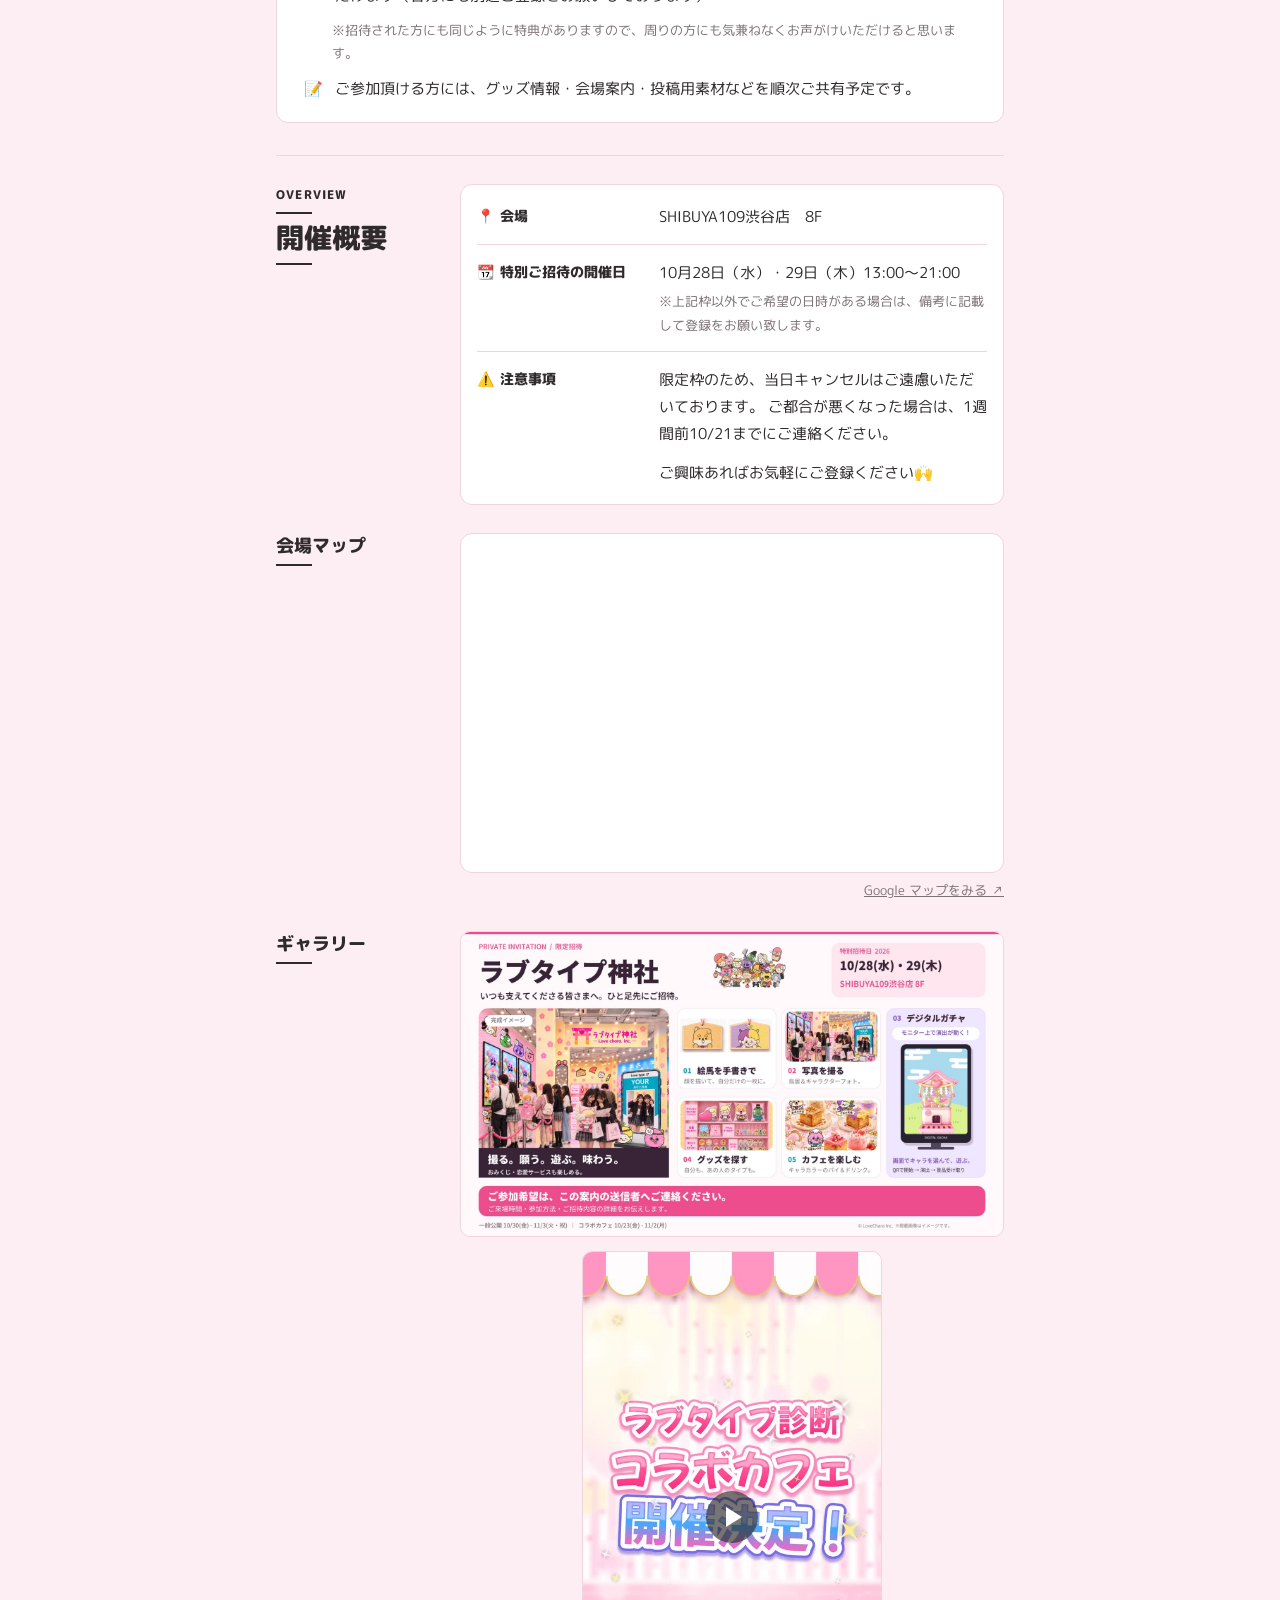
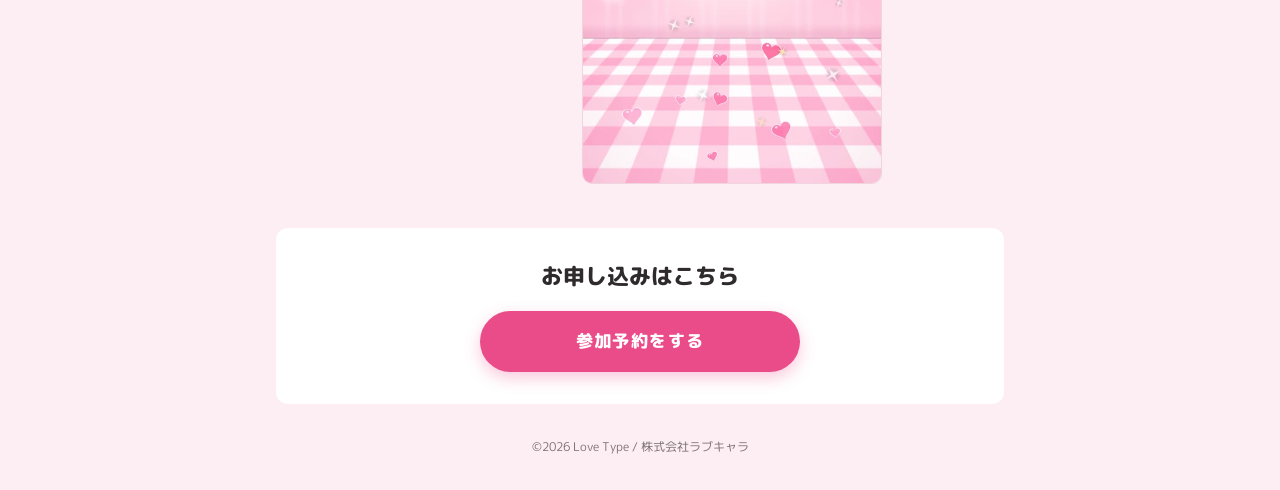
==== commit 7d7e0d06: "イベント招待ページ：当日の同伴者（登録不要で1名まで）の案内を削除 Co-Authored-By: Claude Opus 5.5 <noreply@anthropic.com> Claude-Ses" ====
--- a/event.html
+++ b/event.html
@@ -71,7 +71,6 @@
         <li><span class="icon-list__icon" aria-hidden="true">🎫</span>あなたにも「お連れ様招待枠」を5枠ご用意しています。</li>
         <li><span class="icon-list__icon" aria-hidden="true">🙋</span>イベントの発信にご協力頂けそうなご友人・フォロワー様・お連れ様：最大5名までご招待いただけます（各方にも別途ご登録をお願いしております）</li>
         <li class="icon-list__note">※招待された方にも同じように特典がありますので、周りの方にも気兼ねなくお声がけいただけると思います。</li>
-        <li><span class="icon-list__icon" aria-hidden="true">👥</span>上記関係なく、当日ご同伴される方：登録不要で1名まで可能です。</li>
         <li><span class="icon-list__icon" aria-hidden="true">📝</span>ご参加頂ける方には、グッズ情報・会場案内・投稿用素材などを順次ご共有予定です。</li>
       </ul>
     </div>
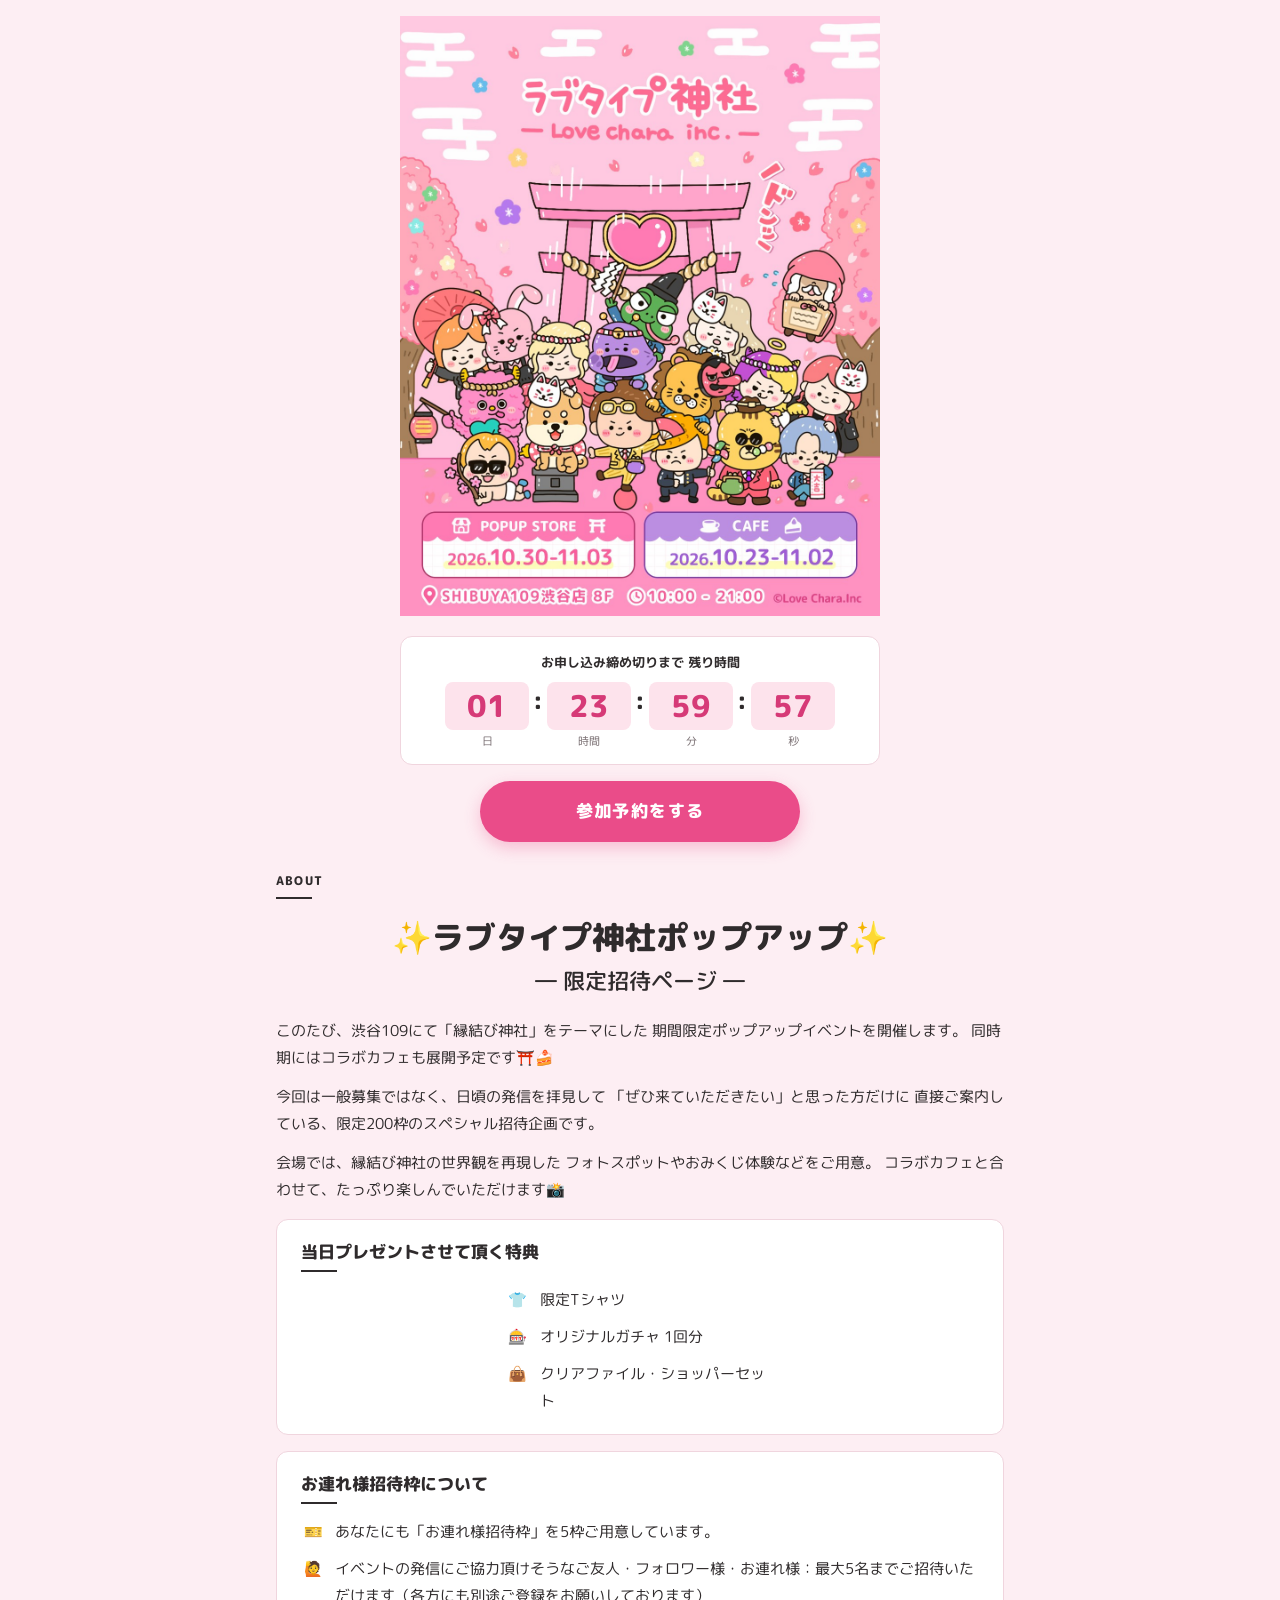
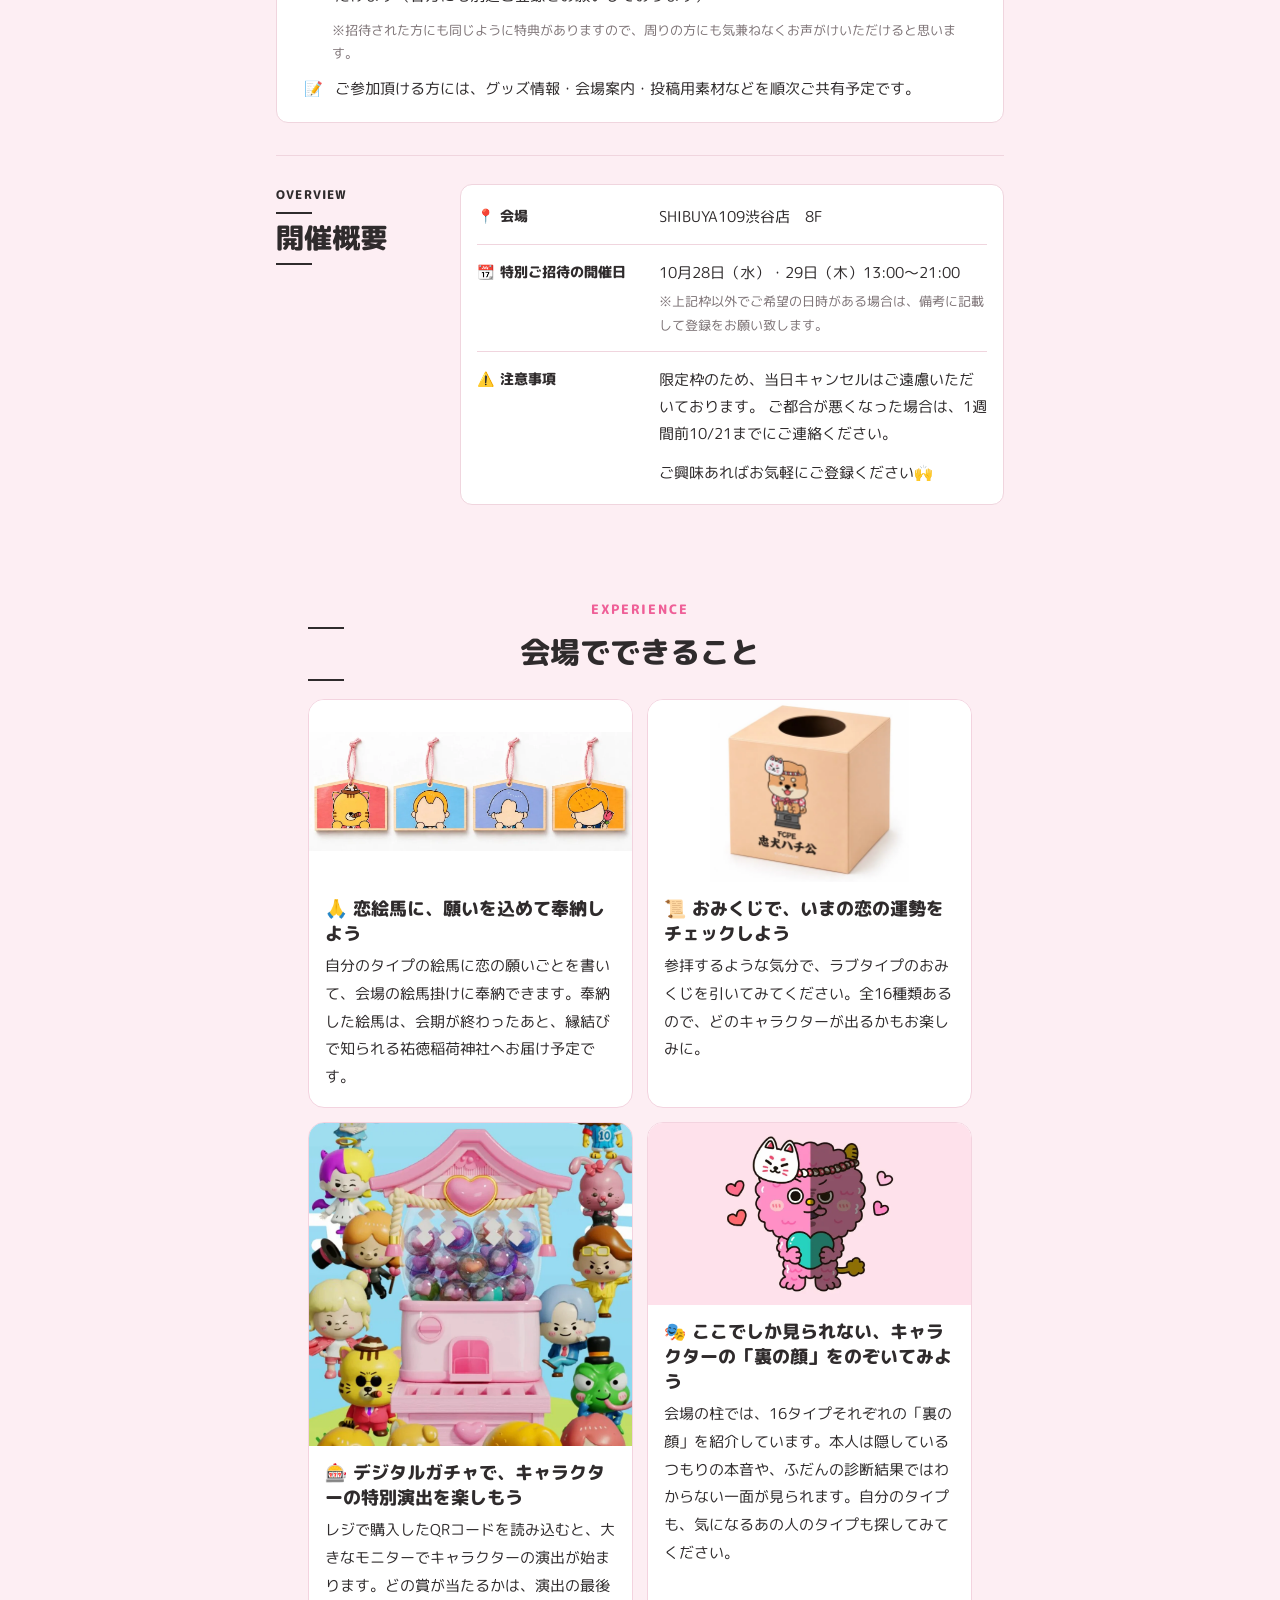
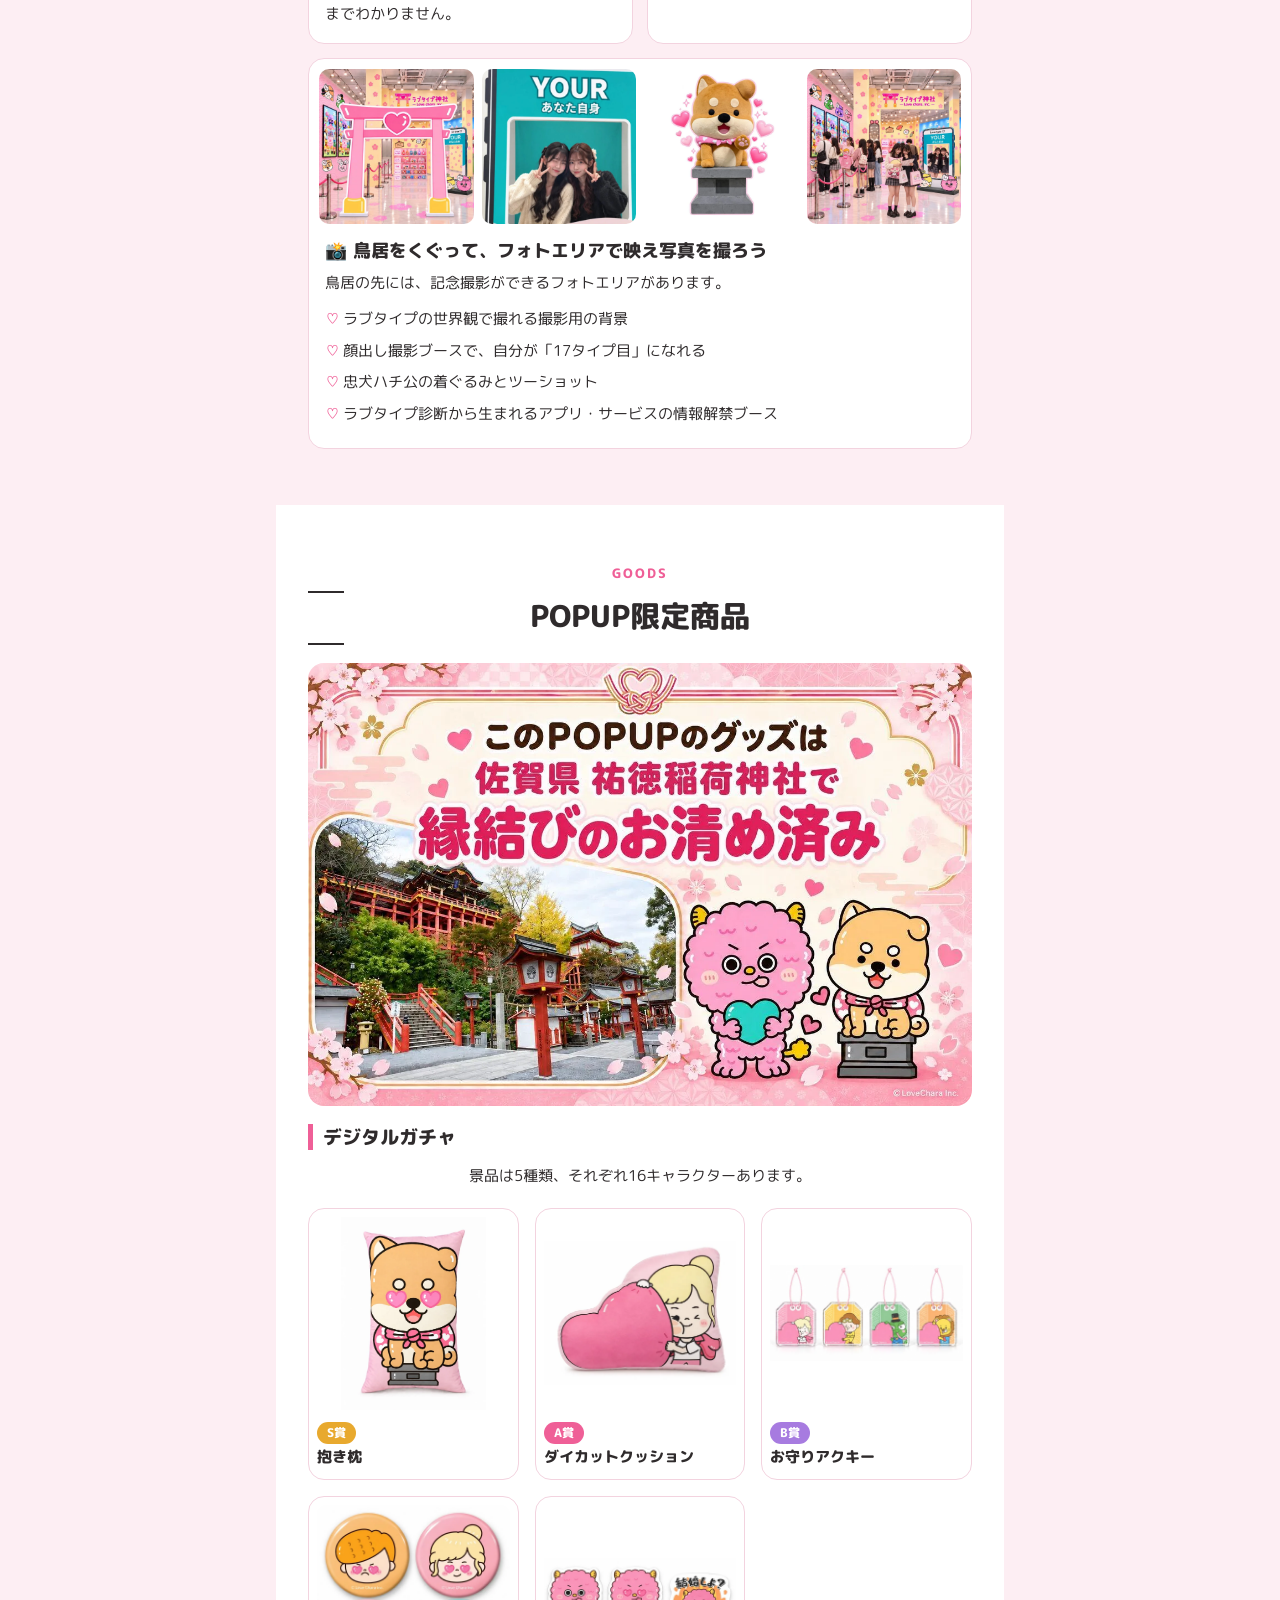
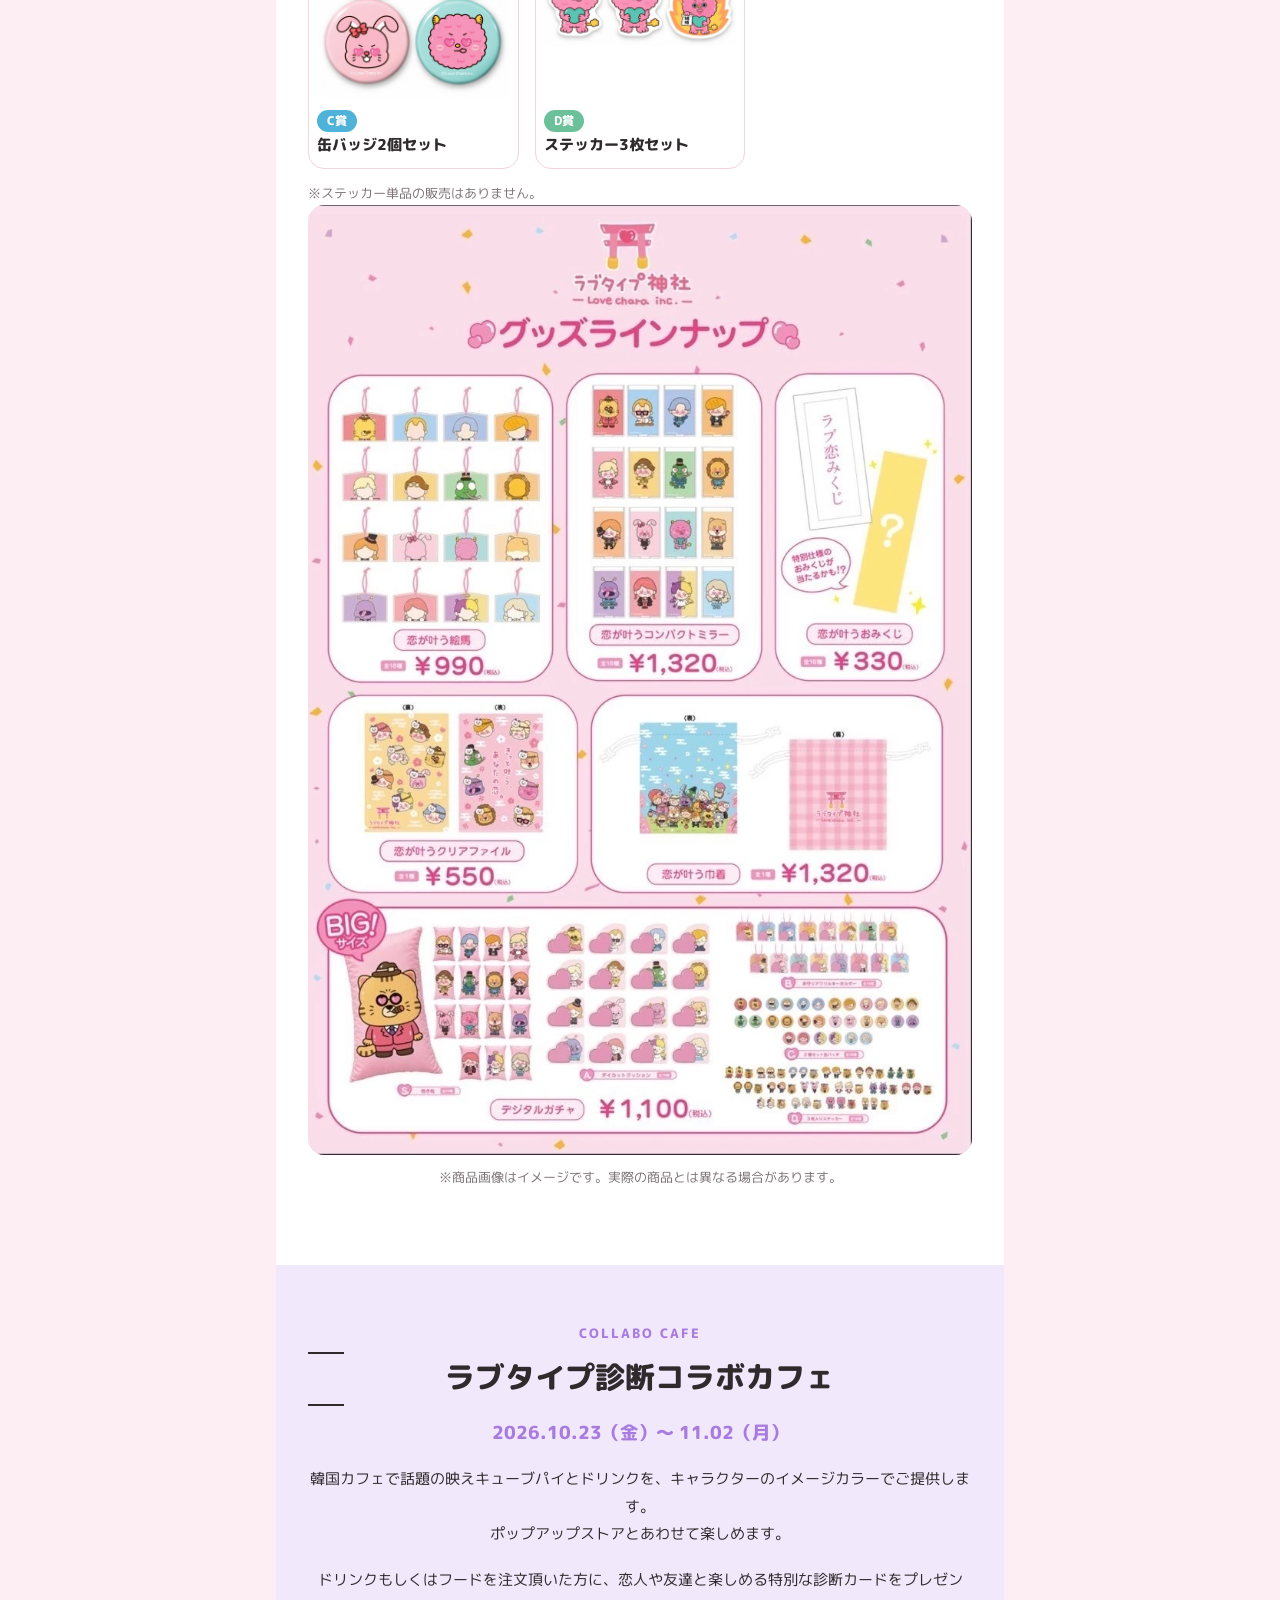
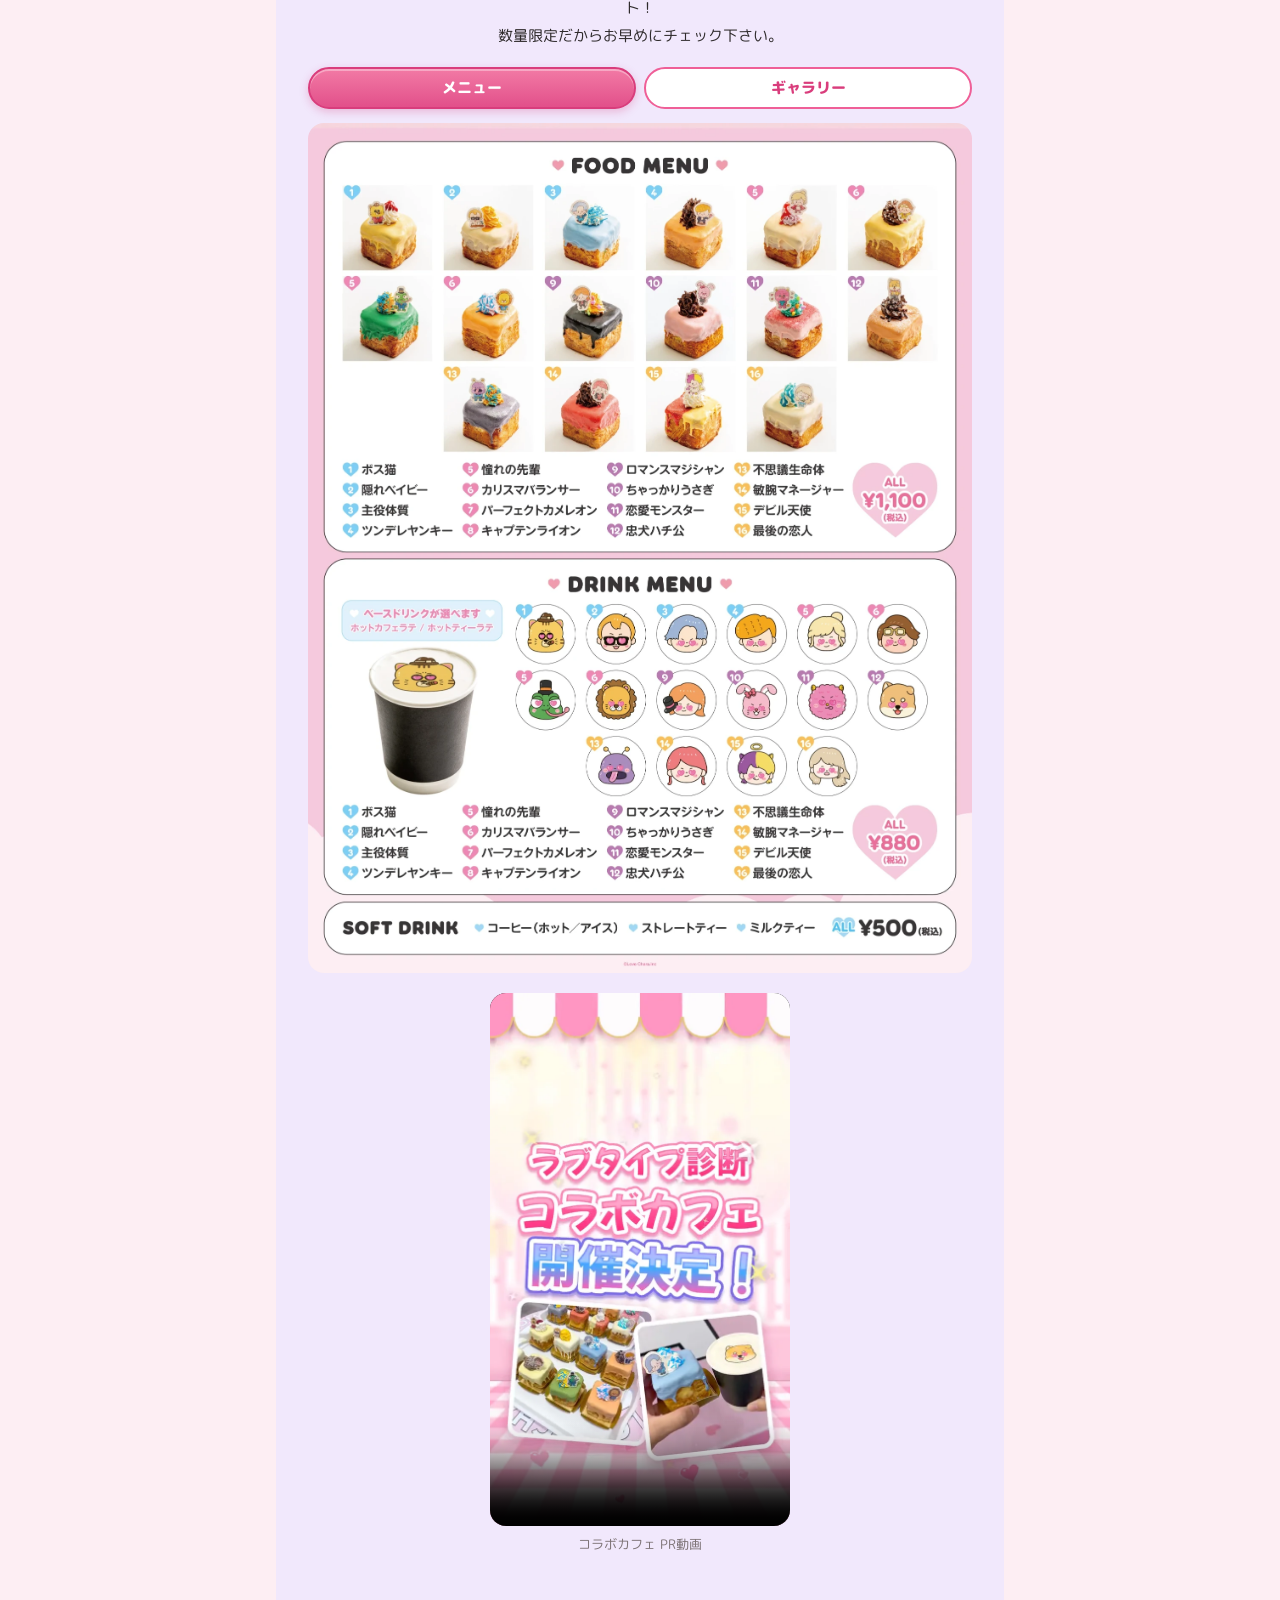
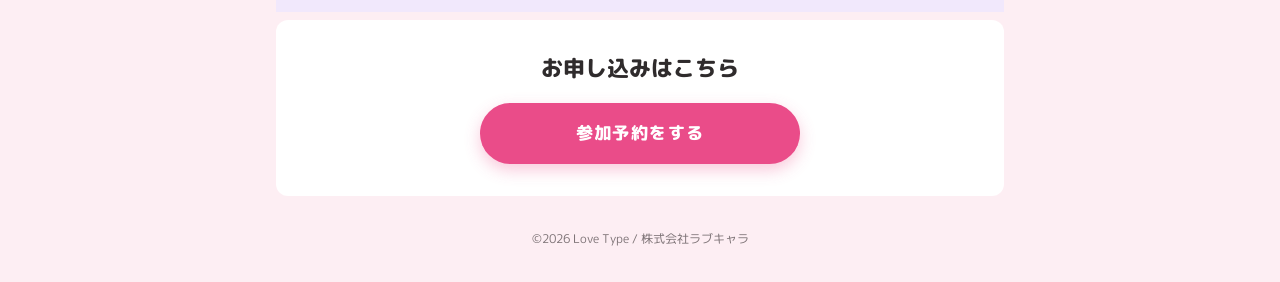
==== commit cbbf9f59: "event: 会場マップ/ギャラリーをLPの体験・物販・カフェセクションに差し替え Co-Authored-By: Claude Opus 4.8 <noreply@anthropic.com> Cl" ====
--- a/event.html
+++ b/event.html
@@ -11,7 +11,8 @@
 <meta property="og:description" content="渋谷109にて「縁結び神社」をテーマにした期間限定ポップアップイベント。限定200枠のスペシャル招待企画です。">
 <meta property="og:image" content="assets/event/poster.jpg">
 <meta name="twitter:card" content="summary_large_image">
-<link rel="stylesheet" href="assets/css/event.css?v=20261016-3">
+<link rel="stylesheet" href="assets/css/event.css?v=20261025i">
+<link rel="stylesheet" href="assets/css/popup-embed.css?v=20261025i">
 </head>
 <body>
 
@@ -106,33 +107,155 @@
         </dl>
       </div>
     </div>
-
-    <div class="row">
-      <div class="row__label">
-        <h2 class="heading">会場マップ</h2>
-      </div>
-      <div class="row__body">
-        <div class="map">
-          <iframe
-            src="https://www.google.com/maps?q=SHIBUYA109%E6%B8%8B%E8%B0%B7%E5%BA%97&amp;hl=ja&amp;z=16&amp;output=embed"
-            title="SHIBUYA109渋谷店の地図" loading="lazy" referrerpolicy="no-referrer-when-downgrade" allowfullscreen></iframe>
+  </section>
+
+  <!-- ========== LP移植セクション（体験・物販・カフェ） ========== -->
+  <!-- popup.html から移植。スタイルは assets/css/popup-embed.css で .lp-embed 配下に限定 -->
+  <div class="lp-embed hide-prices">
+
+    <!-- ========== 体験 ========== -->
+    <section class="section" id="experience">
+      <p class="eyebrow">EXPERIENCE</p>
+      <h2 class="heading">会場でできること</h2>
+
+      <ul class="exp">
+        <li class="exp__item exp__item--contain">
+          <img src="assets/popup/ema.webp" alt="恋絵馬のイメージ" width="1200" height="442" loading="lazy">
+          <div class="exp__body">
+            <h3 class="exp__title"><span class="exp__title-icon" aria-hidden="true">🙏</span>恋絵馬に、願いを込めて奉納しよう</h3>
+            <p class="exp__text">自分のタイプの絵馬に恋の願いごとを書いて、会場の絵馬掛けに奉納できます。奉納した絵馬は、会期が終わったあと、縁結びで知られる祐徳稲荷神社へお届け予定です。</p>
+          </div>
+        </li>
+        <li class="exp__item exp__item--contain">
+          <img src="assets/popup/goods/omikuji.webp" alt="おみくじのイメージ" width="800" height="800" loading="lazy">
+          <div class="exp__body">
+            <h3 class="exp__title"><span class="exp__title-icon" aria-hidden="true">📜</span>おみくじで、いまの恋の運勢をチェックしよう</h3>
+            <p class="exp__text">参拝するような気分で、ラブタイプのおみくじを引いてみてください。全16種類あるので、どのキャラクターが出るかもお楽しみに。</p>
+          </div>
+        </li>
+        <li class="exp__item exp__item--square">
+          <video class="exp__media" autoplay loop muted playsinline preload="metadata" poster="assets/popup/gacha.webp" width="900" height="900" aria-label="神社型のデジタルガチャの特別演出">
+            <source src="assets/popup/gacha.mp4" type="video/mp4">
+          </video>
+          <div class="exp__body">
+            <h3 class="exp__title"><span class="exp__title-icon" aria-hidden="true">🎰</span>デジタルガチャで、キャラクターの特別演出を楽しもう</h3>
+            <p class="exp__text">レジで購入したQRコードを読み込むと、大きなモニターでキャラクターの演出が始まります。どの賞が当たるかは、演出の最後までわかりません。</p>
+          </div>
+        </li>
+        <li class="exp__item exp__item--contain">
+          <img src="assets/popup/ura.webp" alt="キャラクターの表と裏の顔を描いたイラスト" width="1000" height="563" loading="lazy">
+          <div class="exp__body">
+            <h3 class="exp__title"><span class="exp__title-icon" aria-hidden="true">🎭</span>ここでしか見られない、キャラクターの「裏の顔」をのぞいてみよう</h3>
+            <p class="exp__text">会場の柱では、16タイプそれぞれの「裏の顔」を紹介しています。本人は隠しているつもりの本音や、ふだんの診断結果ではわからない一面が見られます。自分のタイプも、気になるあの人のタイプも探してみてください。</p>
+          </div>
+        </li>
+        <li class="exp__item exp__item--wide">
+          <!-- 写真は assets/popup/photo/ に置き、<li> を足せば何枚でも並べられる -->
+          <ul class="shots" aria-label="フォトエリアの写真">
+            <li><img src="assets/popup/photo/torii.webp" alt="ハートの鳥居のフォトスポット" width="900" height="900" loading="lazy"></li>
+            <li><img src="assets/popup/photo/booth.webp" alt="顔出し撮影ブースで「Love type 17 YOUR あなた自身」になって撮影するイメージ" width="900" height="900" loading="lazy"></li>
+            <li><img src="assets/popup/photo/hachiko.webp" alt="忠犬ハチ公の着ぐるみ" width="900" height="900" loading="lazy"></li>
+            <li><img src="assets/popup/photo/visitors.webp" alt="フォトエリアで撮影を楽しむ来場者のイメージ" width="900" height="900" loading="lazy"></li>
+          </ul>
+          <p class="shots__hint" aria-hidden="true">← スワイプで写真を見られます →</p>
+          <div class="exp__body">
+            <h3 class="exp__title"><span class="exp__title-icon" aria-hidden="true">📸</span>鳥居をくぐって、フォトエリアで映え写真を撮ろう</h3>
+            <p class="exp__text">鳥居の先には、記念撮影ができるフォトエリアがあります。</p>
+            <ul class="exp__list">
+              <li>ラブタイプの世界観で撮れる撮影用の背景</li>
+              <li>顔出し撮影ブースで、自分が「17タイプ目」になれる</li>
+              <li>忠犬ハチ公の着ぐるみとツーショット</li>
+              <li>ラブタイプ診断から生まれるアプリ・サービスの情報解禁ブース</li>
+            </ul>
+          </div>
+        </li>
+      </ul>
+    </section>
+
+    <!-- ========== 商品 ========== -->
+    <!-- 画像は assets/popup/goods/ に置く。ファイルが無いものは「画像準備中」になる -->
+    <section class="section section--tint" id="goods">
+      <p class="eyebrow">GOODS</p>
+      <h2 class="heading">POPUP限定商品</h2>
+      <figure class="figure">
+        <img src="assets/popup/blessing.webp" alt="このPOPUPのグッズは佐賀県 祐徳稲荷神社で縁結びのお清め済み" width="1200" height="800" loading="lazy">
+      </figure>
+
+      <h3 class="subheading">デジタルガチャ</h3>
+      <div class="gacha-price price">
+        <p class="gacha-price__label">1回</p>
+        <p class="gacha-price__value">¥1,100<small>（税込）</small></p>
+      </div>
+      <p class="text">景品は5種類、それぞれ16キャラクターあります。</p>
+      <ul class="goods">
+        <li class="goods__item">
+          <div class="goods__img"><img src="assets/popup/goods/prize-s.webp" alt="S賞 抱き枕" loading="lazy" onerror="this.parentNode.classList.add('is-missing');this.remove()"></div>
+          <p class="goods__rank goods__rank--s">S賞</p>
+          <h4 class="goods__name">抱き枕</h4>
+        </li>
+        <li class="goods__item">
+          <div class="goods__img"><img src="assets/popup/goods/prize-a.webp" alt="A賞 ダイカットクッション" loading="lazy" onerror="this.parentNode.classList.add('is-missing');this.remove()"></div>
+          <p class="goods__rank goods__rank--a">A賞</p>
+          <h4 class="goods__name">ダイカットクッション</h4>
+        </li>
+        <li class="goods__item">
+          <div class="goods__img"><img src="assets/popup/goods/prize-b.webp" alt="B賞 お守りアクキー" loading="lazy" onerror="this.parentNode.classList.add('is-missing');this.remove()"></div>
+          <p class="goods__rank goods__rank--b">B賞</p>
+          <h4 class="goods__name">お守りアクキー</h4>
+        </li>
+        <li class="goods__item">
+          <div class="goods__img"><img src="assets/popup/goods/prize-c.webp" alt="C賞 缶バッジ2個セット" loading="lazy" onerror="this.parentNode.classList.add('is-missing');this.remove()"></div>
+          <p class="goods__rank goods__rank--c">C賞</p>
+          <h4 class="goods__name">缶バッジ2個セット</h4>
+        </li>
+        <li class="goods__item">
+          <div class="goods__img"><img src="assets/popup/goods/prize-d.webp" alt="D賞 ステッカー3枚セット" loading="lazy" onerror="this.parentNode.classList.add('is-missing');this.remove()"></div>
+          <p class="goods__rank goods__rank--d">D賞</p>
+          <h4 class="goods__name">ステッカー3枚セット</h4>
+        </li>
+      </ul>
+      <p class="note">※ステッカー単品の販売はありません。</p>
+
+      <figure class="figure">
+        <img src="assets/popup/goods-lineup.webp?v=20261025h" alt="ラブタイプ神社 グッズラインナップ（絵馬・おみくじ・コンパクトミラー・クリアファイル・巾着・デジタルガチャ 等）" width="865" height="1238" loading="lazy">
+      </figure>
+      <p class="note note--center">※商品画像はイメージです。実際の商品とは異なる場合があります。</p>
+    </section>
+
+    <!-- ========== コラボカフェ ========== -->
+    <section class="section section--cafe" id="cafe">
+      <p class="eyebrow">COLLABO CAFE</p>
+      <h2 class="heading">ラブタイプ診断コラボカフェ</h2>
+      <p class="cafe__date">2026.10.23（金）〜 11.02（月）</p>
+      <p class="text">韓国カフェで話題の映えキューブパイとドリンクを、キャラクターのイメージカラーでご提供します。<br>ポップアップストアとあわせて楽しめます。</p>
+      <p class="text">ドリンクもしくはフードを注文頂いた方に、恋人や友達と楽しめる特別な診断カードをプレゼント！<br>数量限定だからお早めにチェック下さい。</p>
+      <div class="cafe-tabs">
+        <div class="cafe-tabs__nav" role="tablist" aria-label="コラボカフェ">
+          <button class="cafe-tab is-active" id="tab-menu" type="button" role="tab" aria-selected="true" aria-controls="panel-menu">メニュー</button>
+          <button class="cafe-tab" id="tab-gallery" type="button" role="tab" aria-selected="false" aria-controls="panel-gallery">ギャラリー</button>
         </div>
-        <p class="map__link">
-          <a href="https://www.google.com/maps/search/?api=1&amp;query=SHIBUYA109%E6%B8%8B%E8%B0%B7%E5%BA%97" target="_blank" rel="noopener">Google マップをみる ↗</a>
-        </p>
-      </div>
-    </div>
-
-    <div class="row">
-      <div class="row__label">
-        <h2 class="heading">ギャラリー</h2>
-      </div>
-      <div class="row__body">
-        <!-- 中身は assets/js/event.js の GALLERY から作る -->
-        <ul class="gallery" id="gallery"></ul>
-      </div>
-    </div>
-  </section>
+        <div class="cafe-panel is-active" id="panel-menu" role="tabpanel" aria-labelledby="tab-menu">
+          <figure class="figure">
+            <img src="assets/popup/cafe.webp" alt="ラブタイプ診断コラボカフェ FOOD・DRINKメニュー" width="1563" height="2000" loading="lazy">
+          </figure>
+        </div>
+        <div class="cafe-panel" id="panel-gallery" role="tabpanel" aria-labelledby="tab-gallery" hidden>
+          <ul class="cafe-gallery">
+            <li><img src="assets/popup/cafe/gallery-1.webp" alt="コラボカフェ店内のキャラクターウォールアート" width="1477" height="1108" loading="lazy"></li>
+            <li><img src="assets/popup/cafe/gallery-2.webp" alt="コラボカフェのカウンターと看板" width="1086" height="1448" loading="lazy"></li>
+            <li><img src="assets/popup/cafe/gallery-3.webp" alt="キャラクターのイメージカラーの映えキューブパイ" width="1108" height="1477" loading="lazy"></li>
+          </ul>
+        </div>
+      </div>
+      <div class="movie">
+        <video controls playsinline preload="none" poster="assets/popup/cafe-movie-poster.webp" width="608" height="1080">
+          <source src="assets/popup/cafe-movie.mp4" type="video/mp4">
+        </video>
+        <p class="movie__cap">コラボカフェ PR動画</p>
+      </div>
+    </section>
+
+  </div>
 
   <!-- ========== お申し込み ========== -->
   <section class="apply" id="apply">
@@ -145,14 +268,7 @@
 
 <footer class="footer">©2026 Love Type / 株式会社ラブキャラ</footer>
 
-<!-- ギャラリーの拡大表示 -->
-<div class="lightbox" id="lightbox" hidden>
-  <button type="button" class="lightbox__close" id="lightbox-close" aria-label="閉じる">×</button>
-  <button type="button" class="lightbox__nav lightbox__nav--prev" id="lightbox-prev" aria-label="前へ">‹</button>
-  <div class="lightbox__stage" id="lightbox-stage"></div>
-  <button type="button" class="lightbox__nav lightbox__nav--next" id="lightbox-next" aria-label="次へ">›</button>
-</div>
-
-<script src="assets/js/event.js?v=20261016-3"></script>
+<script src="assets/js/event.js?v=20261025i"></script>
+<script src="assets/js/popup-embed.js?v=20261025i" defer></script>
 </body>
 </html>
--- a/assets/css/popup-embed.css
+++ b/assets/css/popup-embed.css
@@ -0,0 +1,745 @@
+/*
+ * 一般向けLP（popup.html）専用のスタイル。
+ * スマホ表示を基本に組み、768px 以上で余白と並びを広げる。
+ * 色はポスターのピンク（POPUP STORE）とラベンダー（CAFE）に合わせている。
+ */
+@import url('https://fonts.googleapis.com/css2?family=M+PLUS+Rounded+1c:wght@400;500;700;800&display=swap');
+
+.lp-embed {
+  --bg: #fdeef3;
+  --card: #fff;
+  --line: #f3d3df;
+  --pink: #ef5f97;
+  --pink-deep: #d93d7c;
+  --pink-pale: #ffe1ec;
+  --lavender: #a77be0;
+  --lavender-pale: #f1e8fc;
+  --ink: #2f2b2c;
+  --muted: #7d7376;
+  --radius: 16px;
+}
+
+.lp-embed * {
+  box-sizing: border-box;
+}
+
+.lp-embed {
+  -webkit-text-size-adjust: 100%;
+  scroll-behavior: smooth;
+}
+
+.lp-embed {
+  font-family: 'M PLUS Rounded 1c', 'Hiragino Maru Gothic ProN', 'Yu Gothic', Meiryo, sans-serif;
+  font-size: 15px;
+  line-height: 1.85;
+  color: var(--ink);
+}
+
+.lp-embed img,
+.lp-embed video {
+  display: block;
+  max-width: 100%;
+  height: auto;
+}
+
+/* ---------- ナビ（上部に固定） ----------
+ * ぷっくりしたボタン型のメニュー。表示中のセクションのボタンを
+ * assets/js/popup.js が .is-current にして、ピンクで塗りつぶす。
+ */
+
+.lp-embed .nav {
+  position: sticky;
+  top: 0;
+  z-index: 10;
+  display: flex;
+  justify-content: center;
+  gap: 8px;
+  padding: 10px 12px;
+  background: rgba(253, 238, 243, 0.94);
+  border-bottom: 1px solid var(--line);
+  -webkit-backdrop-filter: blur(8px);
+  backdrop-filter: blur(8px);
+}
+
+.lp-embed .nav__btn {
+  position: relative;
+  display: flex;
+  flex: 1 1 0;
+  flex-direction: column;
+  align-items: center;
+  justify-content: center;
+  gap: 2px;
+  max-width: 140px;
+  padding: 8px 0 7px;
+  font-size: 14px;
+  font-weight: 800;
+  line-height: 1.2;
+  color: #d23a6f;
+  text-decoration: none;
+  background: #fff8fb;
+  border: 2px solid #f6b9cf;
+  border-radius: 22px;
+  box-shadow: 0 2px 6px rgba(214, 120, 150, 0.12);
+  transition: transform 0.15s, background 0.2s, color 0.2s;
+}
+
+.lp-embed .nav__icon {
+  width: 24px;
+  height: 24px;
+  stroke: currentColor;
+  stroke-width: 2.4;
+  stroke-linecap: round;
+  stroke-linejoin: round;
+}
+
+.lp-embed .nav__fill {
+  fill: currentColor;
+  stroke: none;
+}
+
+.lp-embed .nav__btn:active {
+  transform: translateY(1px);
+}
+
+.lp-embed .nav__btn.is-current {
+  color: #fff;
+  background: linear-gradient(180deg, #f27aa5 0%, #e2508a 100%);
+  border-color: #d93d7c;
+  box-shadow:
+    inset 0 2px 0 rgba(255, 255, 255, 0.35),
+    0 4px 0 #c8346f,
+    0 6px 12px rgba(217, 61, 124, 0.3);
+}
+
+/* 選択中ボタンの左上に飾りのハート */
+.lp-embed .nav__btn.is-current::before,
+.lp-embed .nav__btn.is-current::after {
+  content: '';
+  position: absolute;
+  background: #ef5f97;
+  clip-path: path('M5 9S0 6 0 2.8A2.6 2.6 0 0 1 5 1.6 2.6 2.6 0 0 1 10 2.8C10 6 5 9 5 9z');
+}
+
+.lp-embed .nav__btn.is-current::before {
+  top: -9px;
+  left: 6px;
+  width: 10px;
+  height: 9px;
+  transform: scale(1.3) rotate(-15deg);
+}
+
+.lp-embed .nav__btn.is-current::after {
+  top: 2px;
+  left: -5px;
+  width: 10px;
+  height: 9px;
+  transform: scale(0.8) rotate(-20deg);
+}
+
+@media (hover: hover) {
+  .lp-embed .nav__btn:not(.is-current):hover {
+    background: #ffe9f1;
+  }
+}
+
+/* ---------- キービジュアル ---------- */
+
+.lp-embed .hero {
+  max-width: 560px;
+  margin: 0 auto;
+}
+
+.lp-embed .hero__visual {
+  width: 100%;
+}
+
+
+
+
+
+
+
+
+
+
+
+/* ---------- セクション共通 ---------- */
+
+.lp-embed {
+  max-width: 760px;
+  margin: 0 auto;
+}
+
+.lp-embed .section {
+  padding: 40px 16px;
+  scroll-margin-top: 92px;
+}
+
+.lp-embed .section--tint {
+  background: var(--card);
+}
+
+.lp-embed .section--cafe {
+  background: var(--lavender-pale);
+}
+
+.lp-embed .eyebrow {
+  margin: 0;
+  font-size: 13px;
+  font-weight: 800;
+  letter-spacing: 0.16em;
+  text-align: center;
+  color: var(--pink);
+}
+
+.lp-embed .section--cafe .eyebrow {
+  color: var(--lavender);
+}
+
+.lp-embed .heading {
+  margin: 2px 0 18px;
+  font-size: clamp(22px, 6.2vw, 30px);
+  font-weight: 800;
+  line-height: 1.4;
+  text-align: center;
+}
+
+.lp-embed .text {
+  margin: 0 0 18px;
+}
+
+.lp-embed .note {
+  margin: 12px 0 0;
+  font-size: 13px;
+  color: var(--muted);
+}
+
+.lp-embed .note--center {
+  margin: -8px 0 20px;
+  text-align: center;
+}
+
+.lp-embed .figure {
+  margin: 0 0 18px;
+  overflow: hidden;
+  border-radius: var(--radius);
+  background: var(--card);
+}
+
+.lp-embed .figure img {
+  width: 100%;
+}
+
+/* 開催情報 */
+.lp-embed .info {
+  margin: 0;
+  padding: 4px 16px;
+  background: var(--card);
+  border: 1px solid var(--line);
+  border-radius: var(--radius);
+}
+
+.lp-embed .info__row {
+  padding: 12px 0;
+  border-bottom: 1px solid var(--line);
+}
+
+.lp-embed .info__row:last-child {
+  border-bottom: 0;
+}
+
+.lp-embed .info dt {
+  font-size: 13px;
+  font-weight: 800;
+  color: var(--pink-deep);
+}
+
+.lp-embed .info dd {
+  margin: 0;
+  font-weight: 500;
+}
+
+.lp-embed .info__sub {
+  display: block;
+  font-size: 13px;
+  color: var(--muted);
+}
+
+/* 商品のカテゴリ */
+.lp-embed .chips {
+  display: flex;
+  flex-wrap: wrap;
+  gap: 8px;
+  margin: 0;
+  padding: 0;
+  list-style: none;
+}
+
+.lp-embed .chips li {
+  padding: 4px 14px;
+  font-size: 14px;
+  font-weight: 700;
+  color: var(--pink-deep);
+  background: var(--pink-pale);
+  border-radius: 999px;
+}
+
+/* 体験イベント */
+.lp-embed .exp {
+  display: grid;
+  gap: 14px;
+  margin: 0;
+  padding: 0;
+  list-style: none;
+}
+
+.lp-embed .exp__item {
+  overflow: hidden;
+  background: var(--card);
+  border: 1px solid var(--line);
+  border-radius: var(--radius);
+}
+
+.lp-embed .exp__item > img,
+.lp-embed .exp__item > .exp__media {
+  width: 100%;
+  aspect-ratio: 16 / 9;
+  object-fit: cover;
+}
+
+.lp-embed .exp__item--contain > img {
+  object-fit: contain;
+  background: #fff;
+}
+
+/* 映え写真：横スクロールで複数枚 */
+.lp-embed .shots {
+  display: flex;
+  gap: 8px;
+  margin: 0;
+  padding: 10px 10px 0;
+  overflow-x: auto;
+  list-style: none;
+  scroll-snap-type: x mandatory;
+  -webkit-overflow-scrolling: touch;
+}
+
+.lp-embed .shots li {
+  flex: 0 0 82%;
+  scroll-snap-align: center;
+}
+
+.lp-embed .shots img {
+  width: 100%;
+  aspect-ratio: 1 / 1;
+  object-fit: cover;
+  border-radius: 10px;
+}
+
+.lp-embed .shots__hint {
+  margin: 4px 0 0;
+  font-size: 12px;
+  text-align: center;
+  color: var(--muted);
+}
+
+.lp-embed .exp__item--square > img,
+.lp-embed .exp__item--square > .exp__media {
+  aspect-ratio: 1 / 1;
+}
+
+.lp-embed .exp__item--tall > img {
+  object-position: center 40%;
+}
+
+.lp-embed .exp__body {
+  padding: 14px 16px 16px;
+}
+
+.lp-embed .exp__num {
+  margin: 0;
+  font-size: 14px;
+  font-weight: 800;
+  color: var(--pink);
+}
+
+.lp-embed .exp__title {
+  margin: 0 0 6px;
+  font-size: 18px;
+  font-weight: 800;
+  line-height: 1.4;
+}
+
+.lp-embed .exp__title-icon {
+  margin-right: 6px;
+}
+
+.lp-embed .exp__text {
+  margin: 0;
+}
+
+.lp-embed .exp__list {
+  margin: 8px 0 0;
+  padding: 0;
+  list-style: none;
+}
+
+.lp-embed .exp__list li {
+  position: relative;
+  padding-left: 1.2em;
+  margin-bottom: 4px;
+}
+
+.lp-embed .exp__list li::before {
+  content: '♡';
+  position: absolute;
+  left: 0;
+  color: var(--pink);
+}
+
+.lp-embed .exp__flow {
+  display: inline-block;
+  margin: 8px 0 0;
+  padding: 2px 12px;
+  font-size: 13px;
+  font-weight: 700;
+  color: var(--lavender);
+  background: var(--lavender-pale);
+  border-radius: 999px;
+}
+
+.lp-embed .exp__item--plain {
+  display: flex;
+  align-items: center;
+}
+
+.lp-embed .exp__icon {
+  flex: 0 0 auto;
+  padding-left: 16px;
+  font-size: 40px;
+}
+
+/* 商品 */
+
+/* 価格の非表示スイッチ（popup.html の body に hide-prices があるとき価格を隠す） */
+.lp-embed.hide-prices .price {
+  display: none !important;
+}
+
+
+.lp-embed .subheading {
+  margin: 28px 0 12px;
+  padding-left: 10px;
+  font-size: 19px;
+  font-weight: 800;
+  line-height: 1.4;
+  border-left: 5px solid var(--pink);
+}
+
+.lp-embed .subheading:first-of-type {
+  margin-top: 0;
+}
+
+.lp-embed .gacha-price {
+  display: flex;
+  align-items: baseline;
+  justify-content: center;
+  gap: 8px;
+  margin: 0 0 12px;
+  padding: 10px;
+  background: var(--pink-pale);
+  border-radius: 12px;
+}
+
+.lp-embed .gacha-price__label,
+.lp-embed .gacha-price__value {
+  margin: 0;
+  font-weight: 800;
+}
+
+.lp-embed .gacha-price__value {
+  font-size: 26px;
+  color: var(--pink-deep);
+}
+
+.lp-embed .gacha-price__value small {
+  font-size: 13px;
+}
+
+.lp-embed .goods {
+  display: grid;
+  grid-template-columns: repeat(2, 1fr);
+  gap: 12px;
+  margin: 0;
+  padding: 0;
+  list-style: none;
+}
+
+.lp-embed .goods__item {
+  padding: 8px 8px 12px;
+  background: var(--card);
+  border: 1px solid var(--line);
+  border-radius: var(--radius);
+}
+
+.lp-embed .goods__img {
+  aspect-ratio: 1 / 1;
+  margin-bottom: 8px;
+  overflow: hidden;
+  border-radius: 10px;
+  background: #fff;
+}
+
+.lp-embed .goods__img img {
+  width: 100%;
+  height: 100%;
+  object-fit: contain;
+}
+
+/* 画像がまだ無いときの枠 */
+.lp-embed .goods__img.is-missing {
+  display: grid;
+  place-items: center;
+  background: repeating-linear-gradient(45deg, #fff, #fff 10px, #fdf1f5 10px, #fdf1f5 20px);
+}
+
+.lp-embed .goods__img.is-missing::after {
+  content: '画像準備中';
+  font-size: 12px;
+  color: var(--muted);
+}
+
+.lp-embed .goods__rank {
+  display: inline-block;
+  margin: 0 0 2px;
+  padding: 0 10px;
+  font-size: 12px;
+  font-weight: 800;
+  color: #fff;
+  border-radius: 999px;
+  background: var(--muted);
+}
+
+.lp-embed .goods__rank--s { background: #e8a92e; }
+.lp-embed .goods__rank--a { background: var(--pink); }
+.lp-embed .goods__rank--b { background: var(--lavender); }
+.lp-embed .goods__rank--c { background: #4fb3d9; }
+.lp-embed .goods__rank--d { background: #6cc19a; }
+
+.lp-embed .goods__name {
+  margin: 0;
+  font-size: 15px;
+  font-weight: 800;
+  line-height: 1.45;
+}
+
+.lp-embed .goods__name span {
+  font-size: 12px;
+  font-weight: 700;
+  color: var(--muted);
+}
+
+.lp-embed .goods__price {
+  margin: 2px 0 0;
+  font-size: 17px;
+  font-weight: 800;
+  color: var(--pink-deep);
+}
+
+.lp-embed .goods__price small {
+  font-size: 12px;
+  font-weight: 700;
+}
+
+.lp-embed .goods__price--small {
+  font-size: 15px;
+}
+
+.lp-embed .goods__desc {
+  margin: 2px 0 0;
+  font-size: 12px;
+  line-height: 1.6;
+  color: var(--muted);
+}
+
+/* コラボカフェ */
+.lp-embed .cafe__date {
+  margin: -8px 0 16px;
+  font-size: 18px;
+  font-weight: 800;
+  text-align: center;
+  color: var(--lavender);
+}
+
+/* コラボカフェ：メニュー／ギャラリーのタブ */
+.lp-embed [hidden] {
+  display: none !important;
+}
+
+.lp-embed .cafe-tabs {
+  margin: 0 0 20px;
+}
+
+.lp-embed .cafe-tabs__nav {
+  display: flex;
+  gap: 8px;
+  margin: 0 0 14px;
+}
+
+.lp-embed .cafe-tab {
+  flex: 1 1 0;
+  padding: 10px 12px;
+  font-family: inherit;
+  font-size: 15px;
+  font-weight: 800;
+  line-height: 1.2;
+  color: var(--pink-deep);
+  background: var(--card);
+  border: 2px solid var(--pink);
+  border-radius: 999px;
+  cursor: pointer;
+  transition: transform 0.15s, background 0.2s, color 0.2s, box-shadow 0.2s;
+}
+
+.lp-embed .cafe-tab:active {
+  transform: translateY(1px);
+}
+
+.lp-embed .cafe-tab.is-active {
+  color: #fff;
+  background: linear-gradient(180deg, #f27aa5 0%, #e2508a 100%);
+  border-color: var(--pink-deep);
+  box-shadow:
+    inset 0 2px 0 rgba(255, 255, 255, 0.35),
+    0 3px 8px rgba(217, 61, 124, 0.28);
+}
+
+@media (hover: hover) {
+  .lp-embed .cafe-tab:not(.is-active):hover {
+    background: var(--pink-pale);
+  }
+}
+
+.lp-embed .cafe-panel .figure {
+  margin: 0;
+}
+
+.lp-embed .cafe-gallery {
+  display: flex;
+  flex-direction: column;
+  gap: 10px;
+  margin: 0;
+  padding: 0;
+  list-style: none;
+}
+
+.lp-embed .cafe-gallery li {
+  margin: 0;
+}
+
+.lp-embed .cafe-gallery img {
+  display: block;
+  width: 100%;
+  height: auto;
+  object-fit: contain;
+  border-radius: var(--radius);
+}
+
+.lp-embed .movie {
+  max-width: 300px;
+  margin: 0 auto;
+}
+
+.lp-embed .movie video {
+  width: 100%;
+  border-radius: var(--radius);
+  background: #000;
+}
+
+.lp-embed .movie__cap {
+  margin: 6px 0 0;
+  font-size: 13px;
+  text-align: center;
+  color: var(--muted);
+}
+
+/* アクセス */
+.lp-embed .map {
+  position: relative;
+  aspect-ratio: 16 / 10;
+  overflow: hidden;
+  border: 1px solid var(--line);
+  border-radius: var(--radius);
+  background: var(--card);
+}
+
+.lp-embed .map iframe {
+  position: absolute;
+  inset: 0;
+  width: 100%;
+  height: 100%;
+  border: 0;
+}
+
+.lp-embed .map__link {
+  margin: 6px 0 0;
+  font-size: 13px;
+  text-align: right;
+}
+
+.lp-embed .map__link a {
+  color: var(--muted);
+}
+
+/* ---------- フッター ---------- */
+
+.lp-embed .footer {
+  padding: 28px 16px calc(28px + env(safe-area-inset-bottom));
+  font-size: 12px;
+  text-align: center;
+  color: var(--muted);
+}
+
+.lp-embed .footer p {
+  margin: 0 0 4px;
+}
+
+/* ---------- PC・タブレット ---------- */
+
+@media (min-width: 768px) {
+  .lp-embed .section {
+    padding: 56px 32px;
+  }
+
+  .lp-embed .info__row {
+    display: grid;
+    grid-template-columns: 140px 1fr;
+    gap: 12px;
+  }
+
+  .lp-embed .exp {
+    grid-template-columns: 1fr 1fr;
+  }
+
+  .lp-embed .exp__item--wide {
+    grid-column: 1 / -1;
+  }
+
+  .lp-embed .shots li {
+    flex-basis: calc((100% - 24px) / 4);
+  }
+
+  .lp-embed .shots__hint {
+    display: none;
+  }
+
+  .lp-embed .goods {
+    grid-template-columns: repeat(3, 1fr);
+    gap: 16px;
+  }
+
+  .lp-embed .text,
+.lp-embed .heading {
+    text-align: center;
+  }
+}
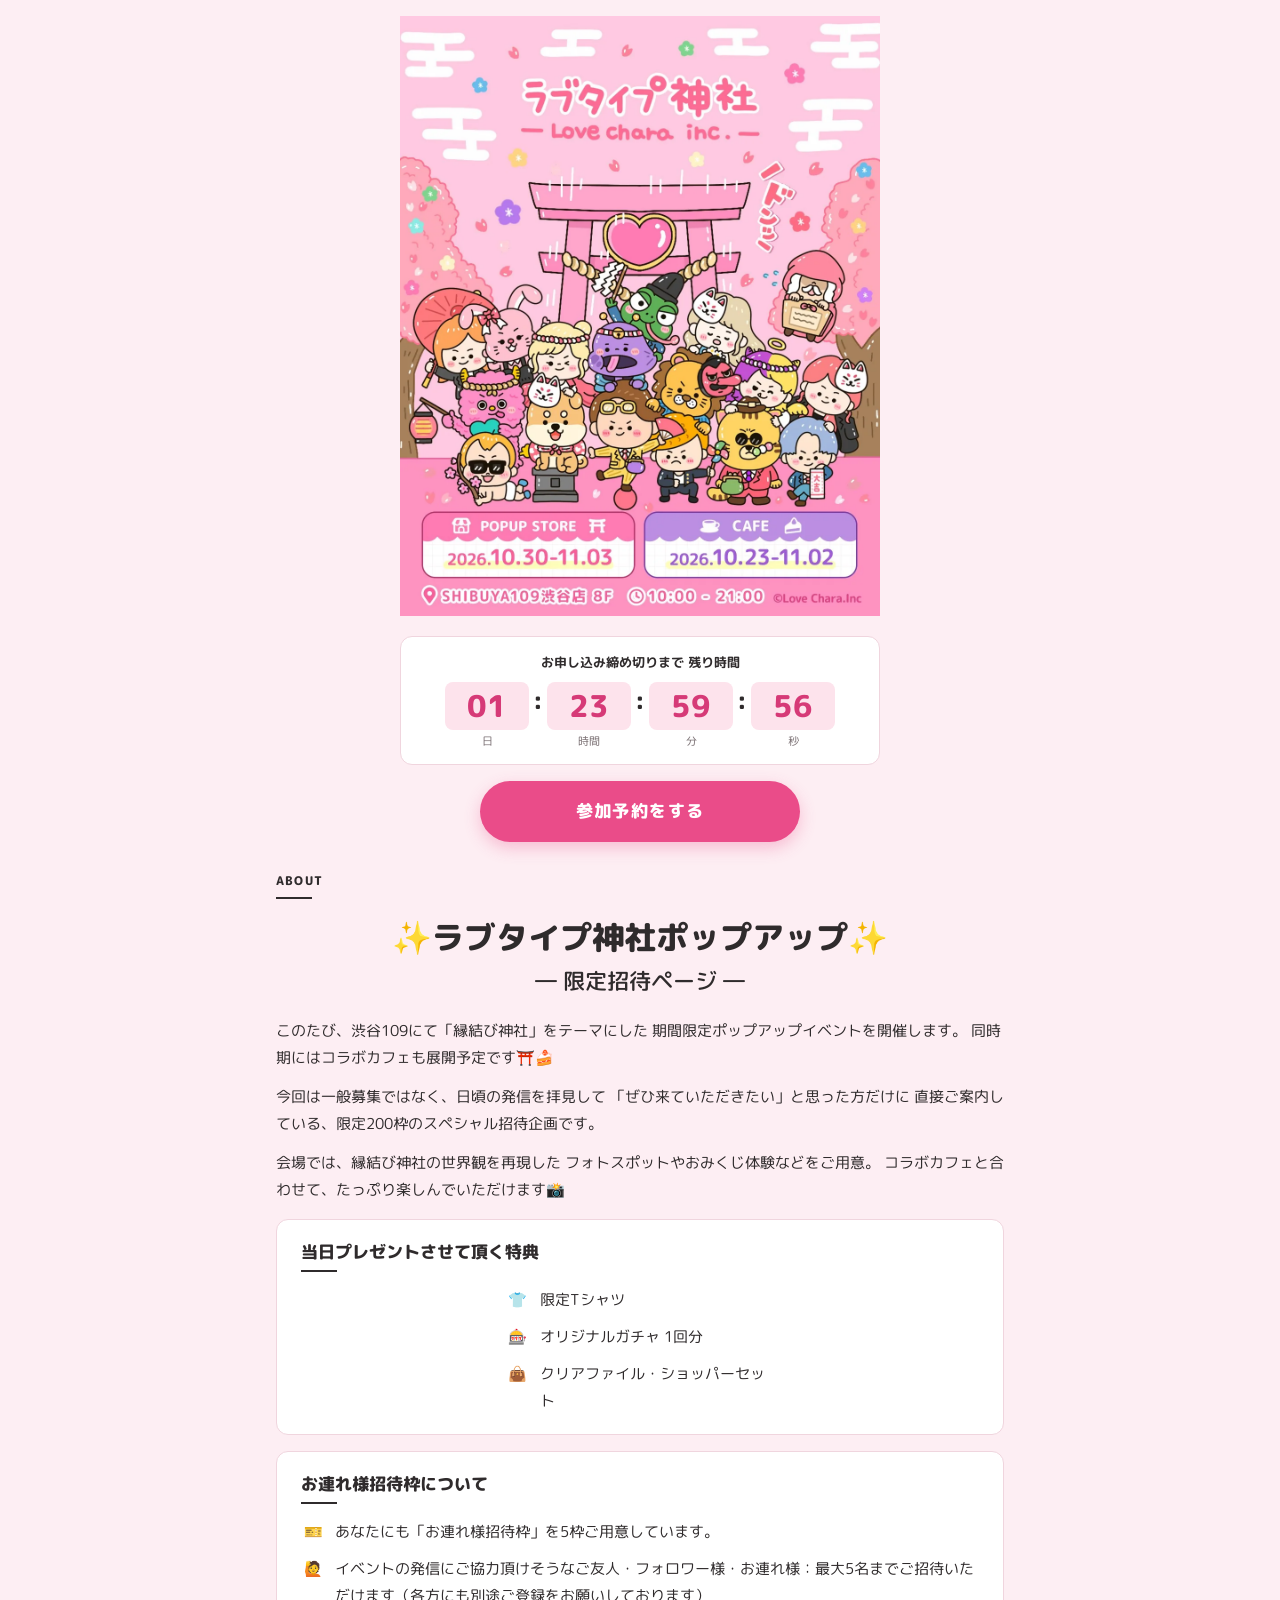
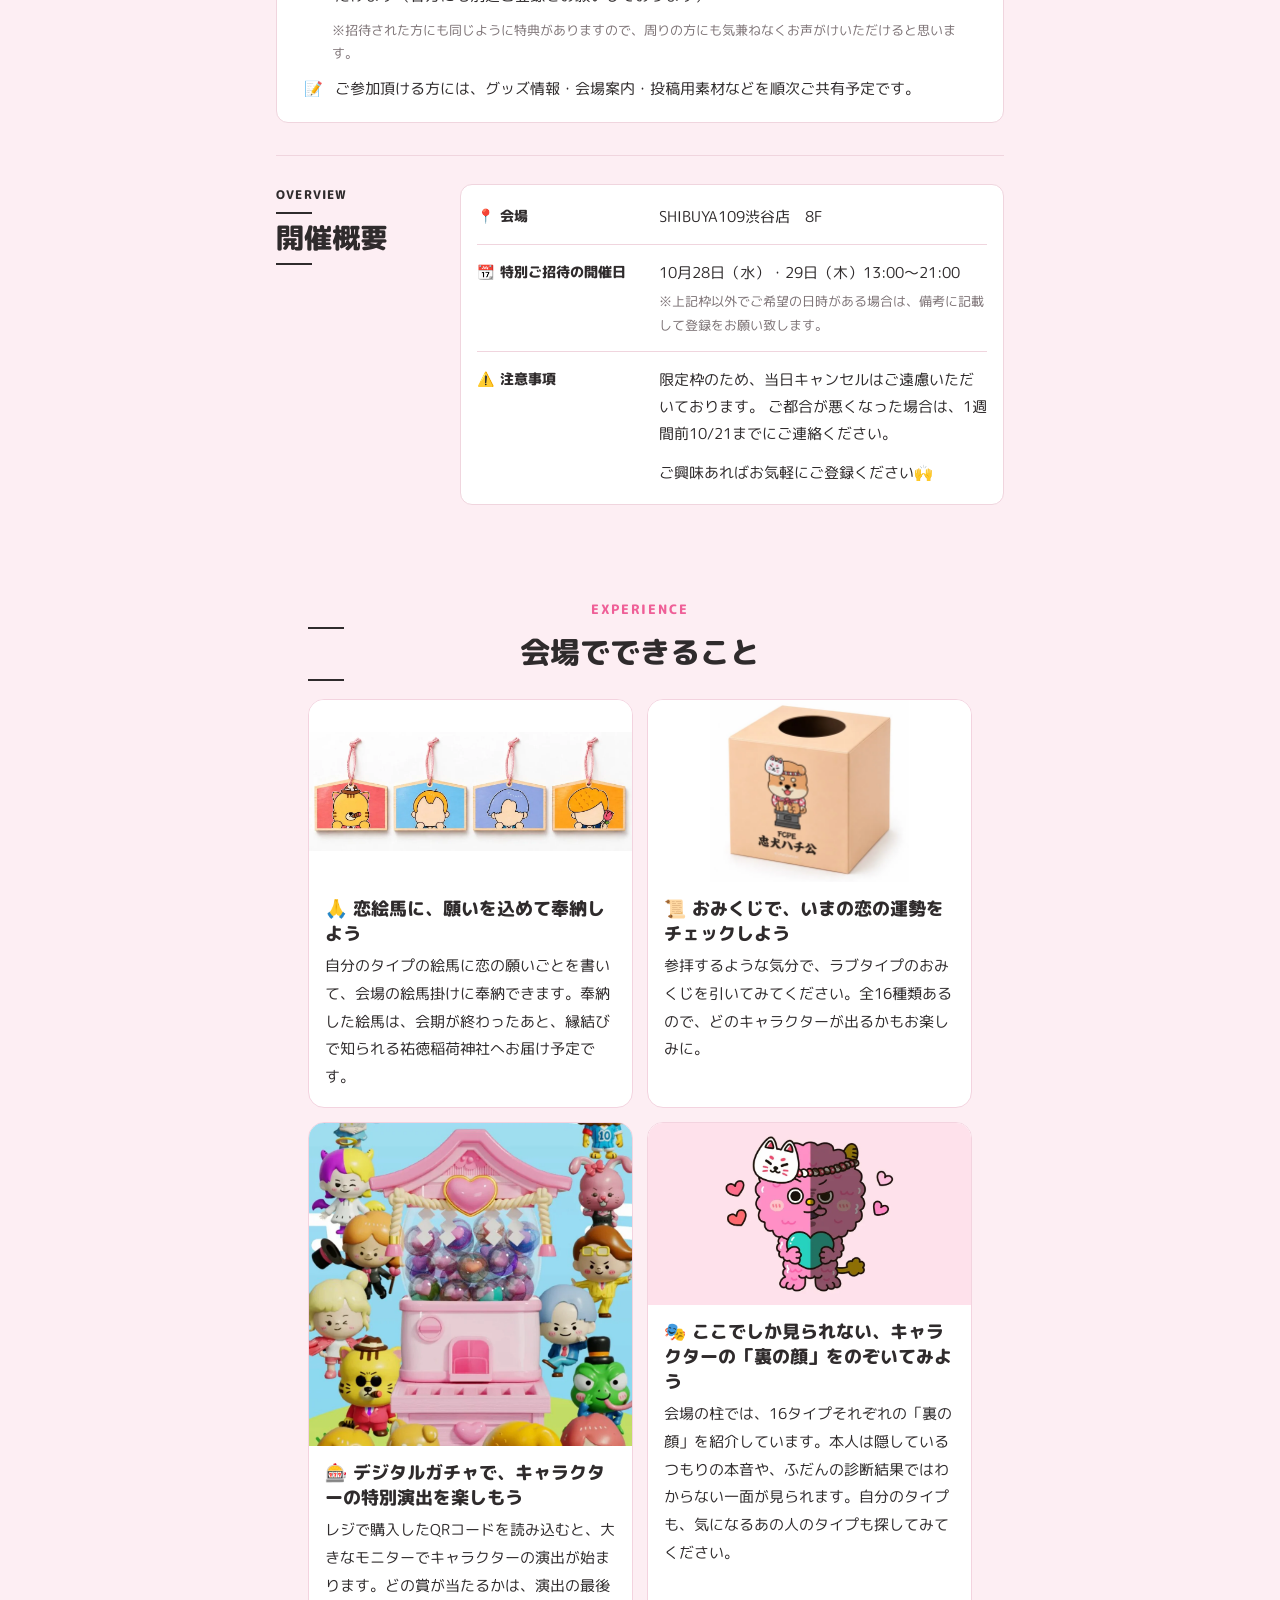
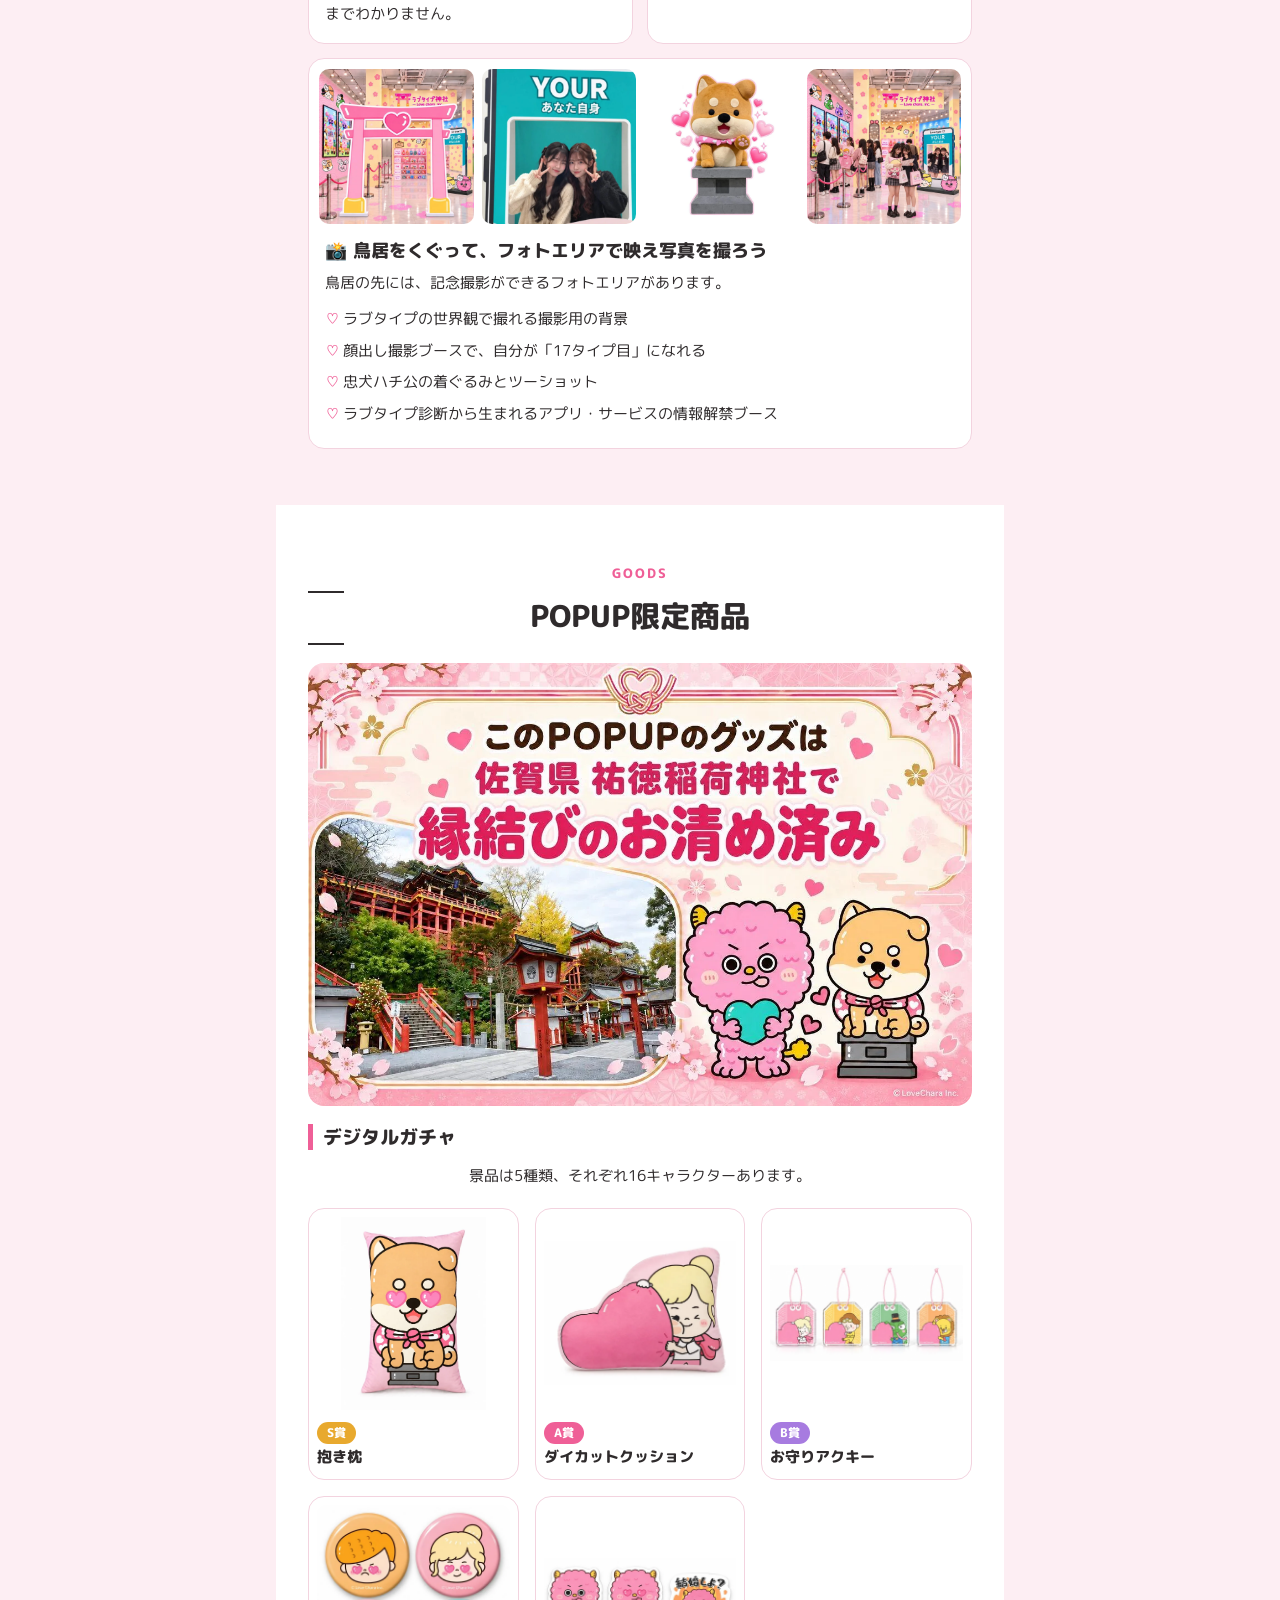
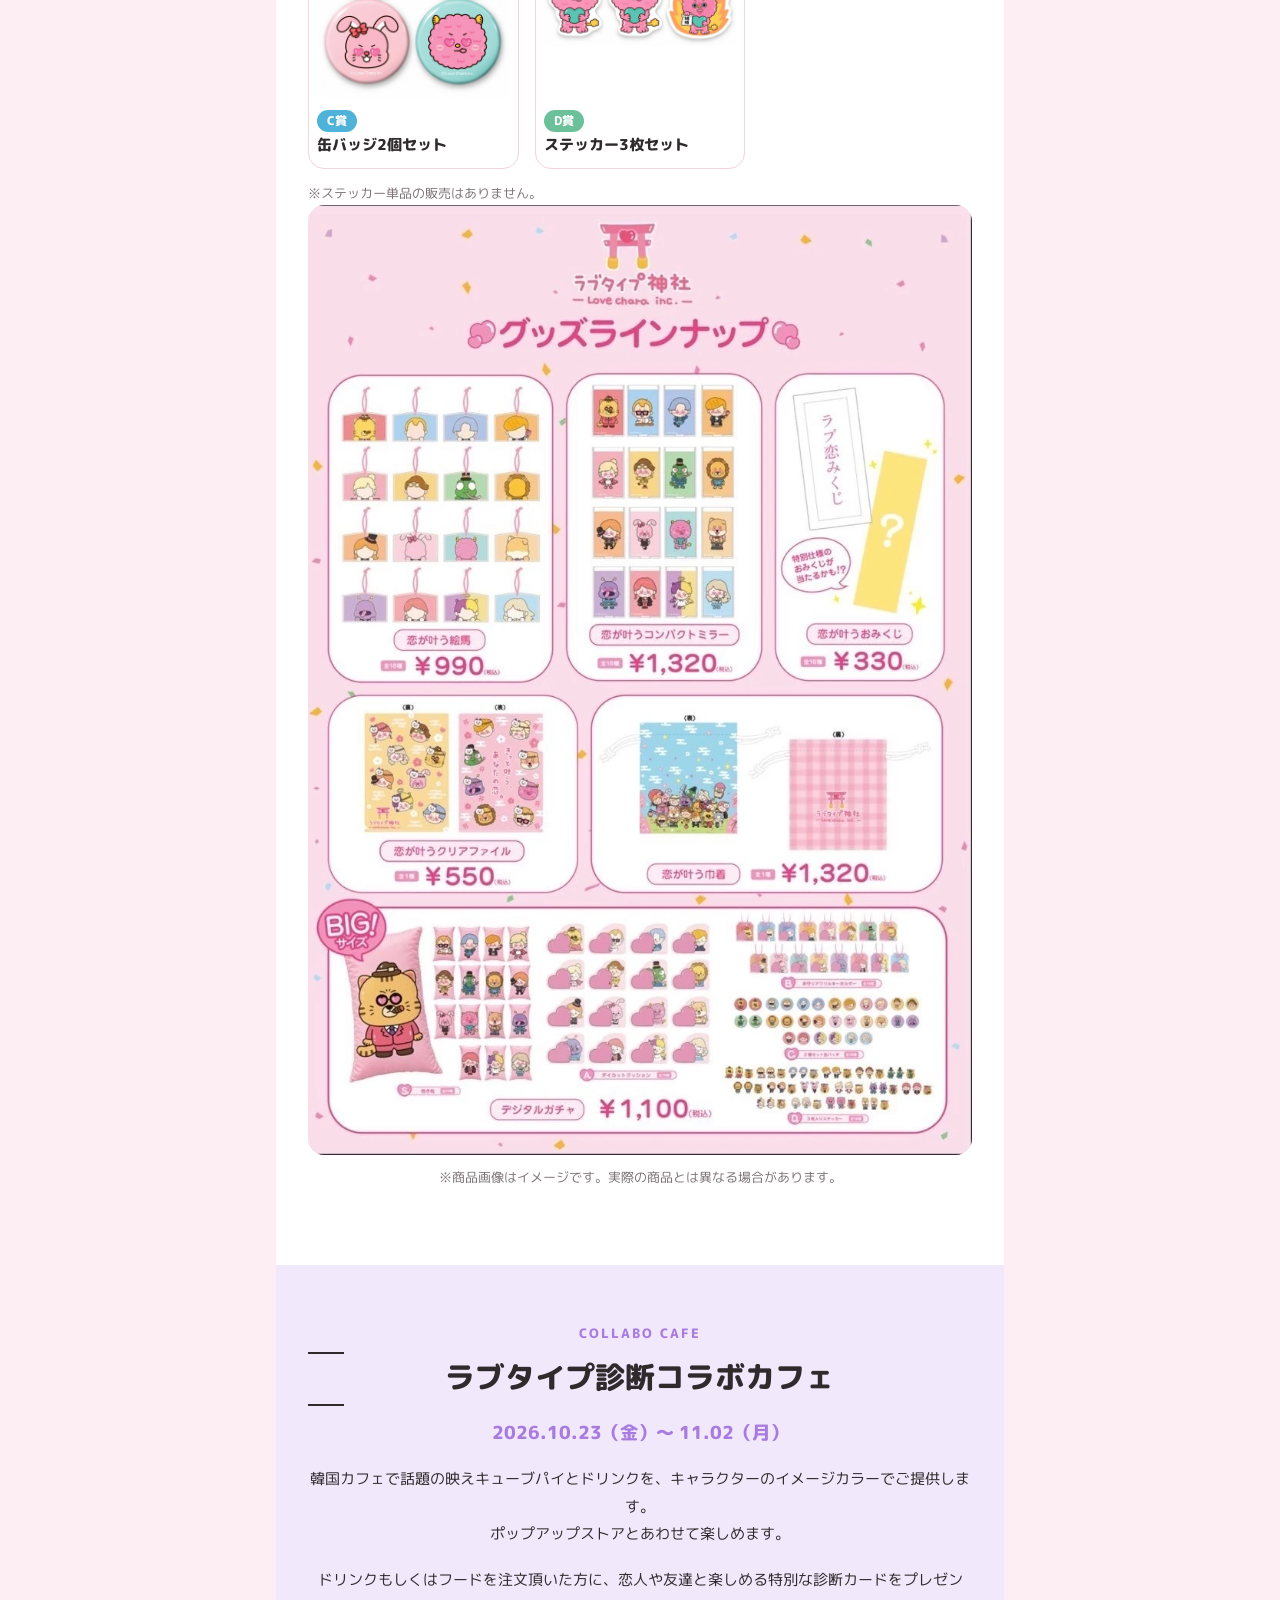
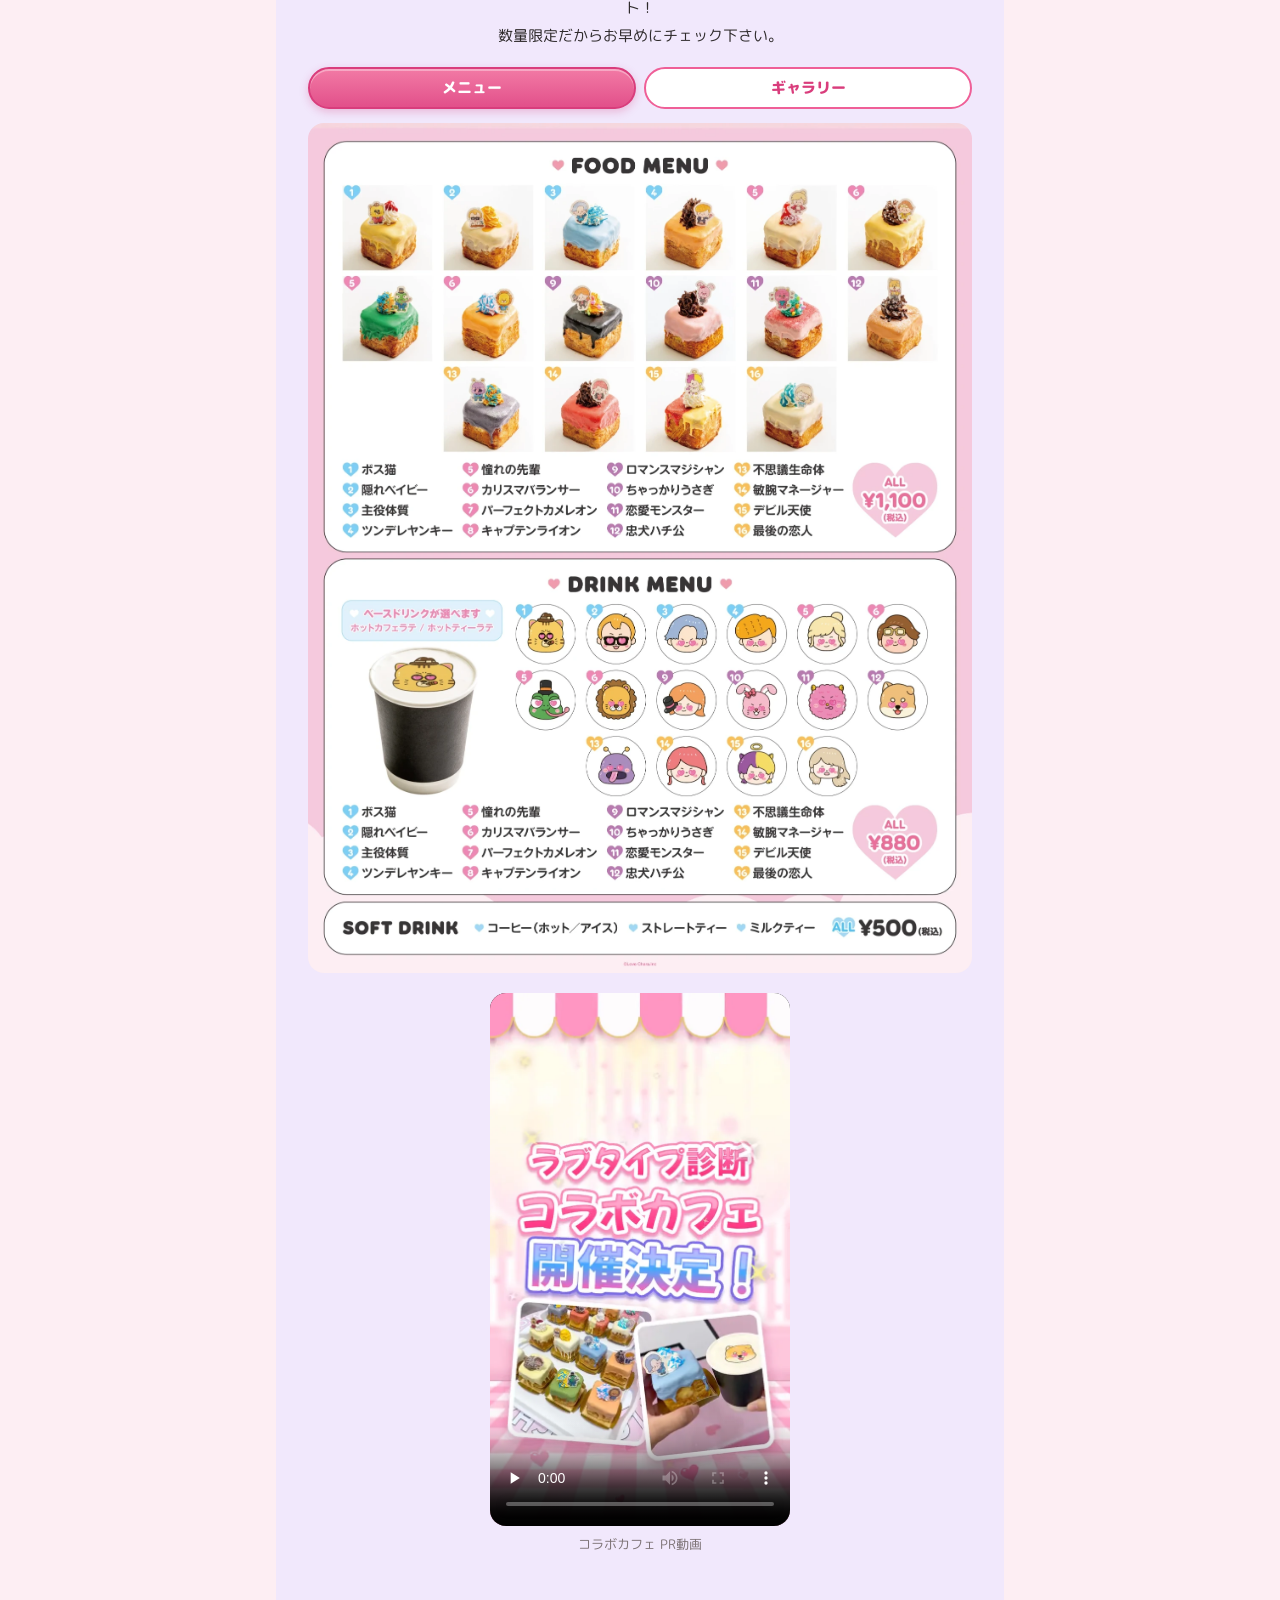
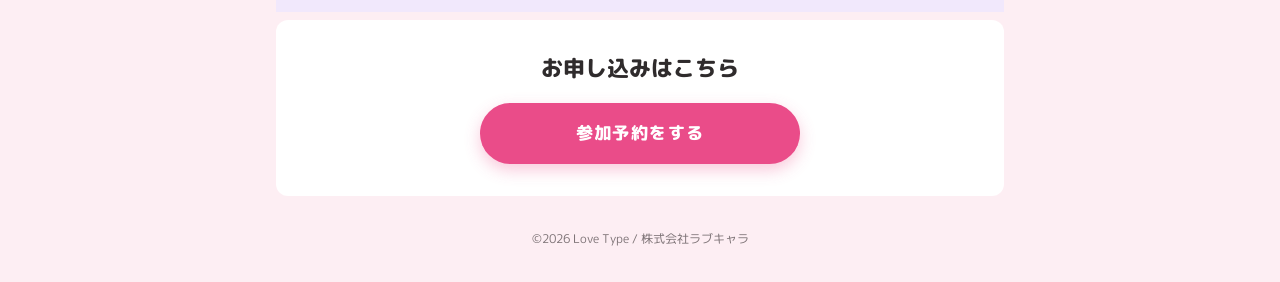
==== commit 332dcbcc: "event: イベントページを軽量化（ヒーロー画像WebP化＋未使用アセットを配信から除外） Co-Authored-By: Claude Opus 4.8 <noreply@anthropic.co" ====
--- a/event.html
+++ b/event.html
@@ -11,14 +11,14 @@
 <meta property="og:description" content="渋谷109にて「縁結び神社」をテーマにした期間限定ポップアップイベント。限定200枠のスペシャル招待企画です。">
 <meta property="og:image" content="assets/event/poster.jpg">
 <meta name="twitter:card" content="summary_large_image">
-<link rel="stylesheet" href="assets/css/event.css?v=20261025i">
-<link rel="stylesheet" href="assets/css/popup-embed.css?v=20261025i">
+<link rel="stylesheet" href="assets/css/event.css?v=20261025j">
+<link rel="stylesheet" href="assets/css/popup-embed.css?v=20261025j">
 </head>
 <body>
 
 <!-- ========== キービジュアル ========== -->
 <header class="visual">
-  <img src="assets/event/poster.jpg" alt="ラブタイプ神社 POPUP｜SHIBUYA109渋谷店 8F" width="1080" height="1350">
+  <img src="assets/event/poster.webp" alt="ラブタイプ神社 POPUP｜SHIBUYA109渋谷店 8F" width="1080" height="1350">
 </header>
 
 <main>
@@ -268,7 +268,7 @@
 
 <footer class="footer">©2026 Love Type / 株式会社ラブキャラ</footer>
 
-<script src="assets/js/event.js?v=20261025i"></script>
-<script src="assets/js/popup-embed.js?v=20261025i" defer></script>
+<script src="assets/js/event.js?v=20261025j"></script>
+<script src="assets/js/popup-embed.js?v=20261025j" defer></script>
 </body>
 </html>
